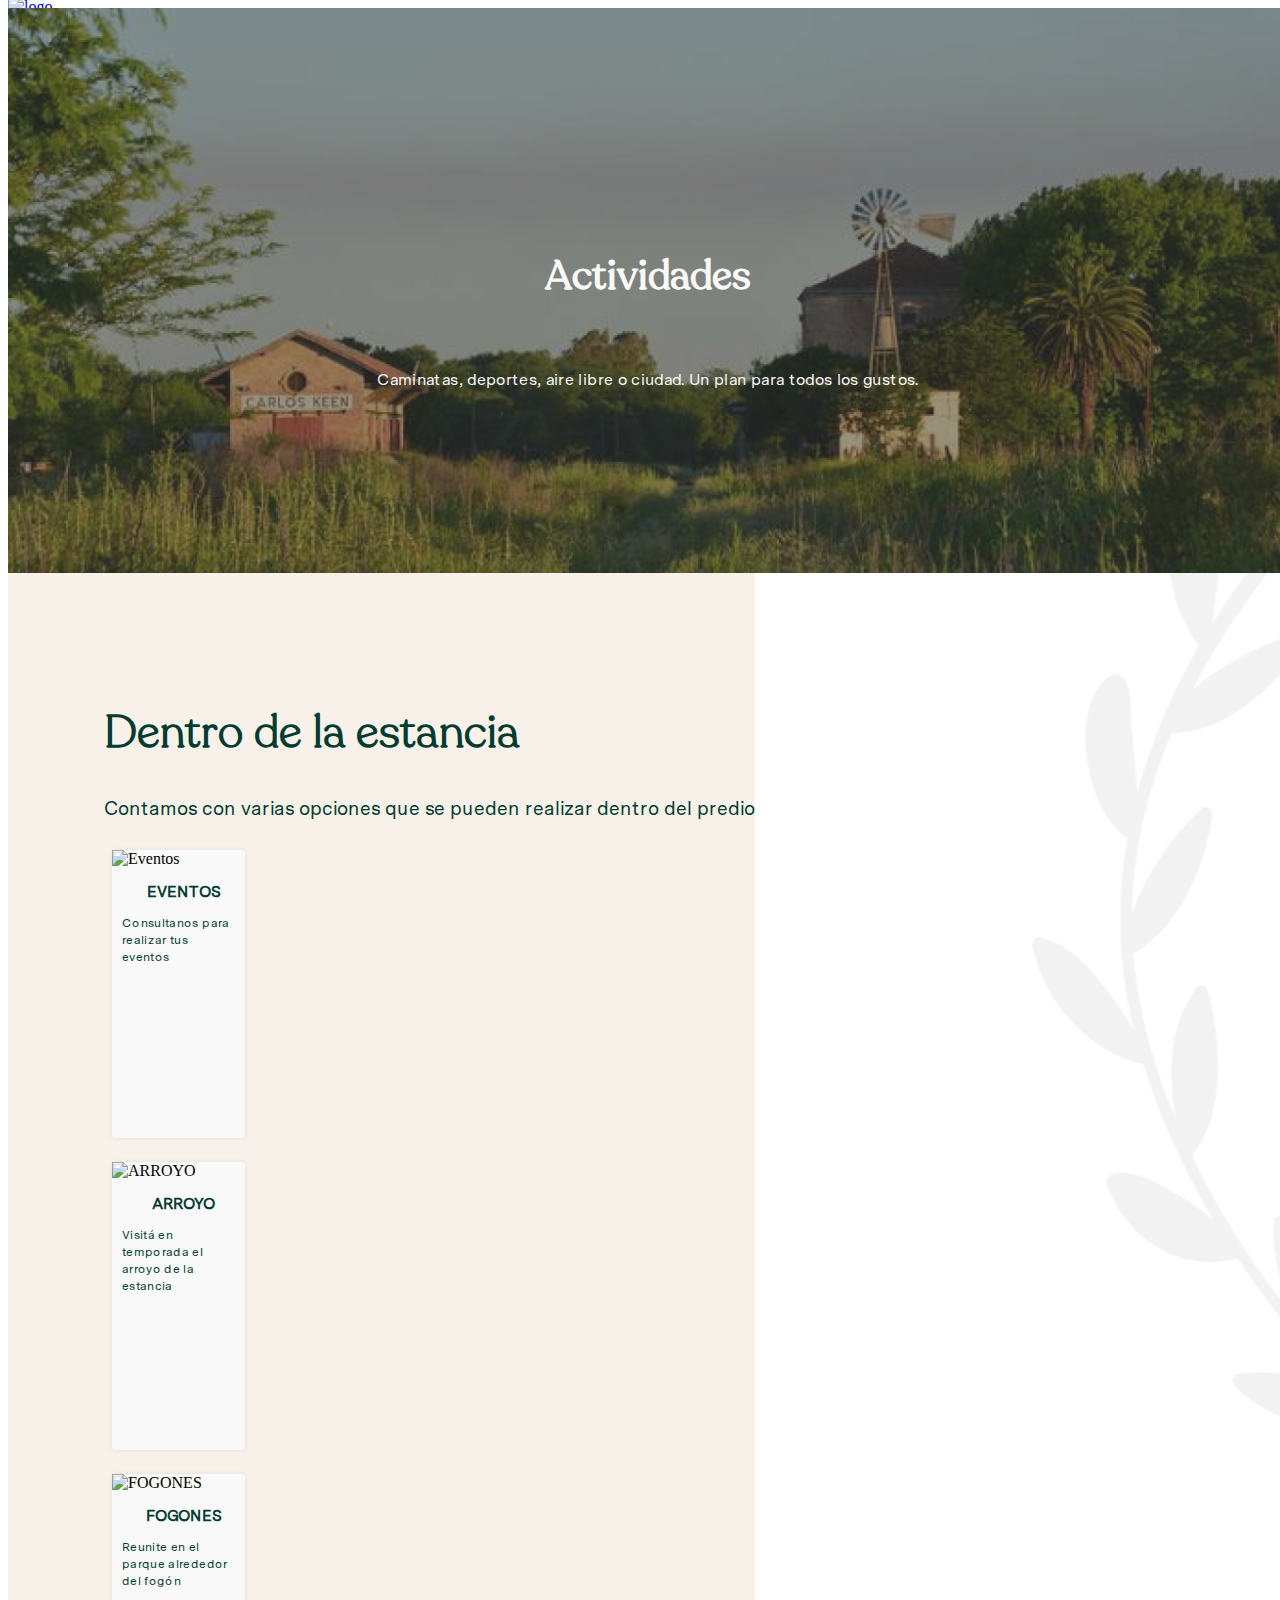
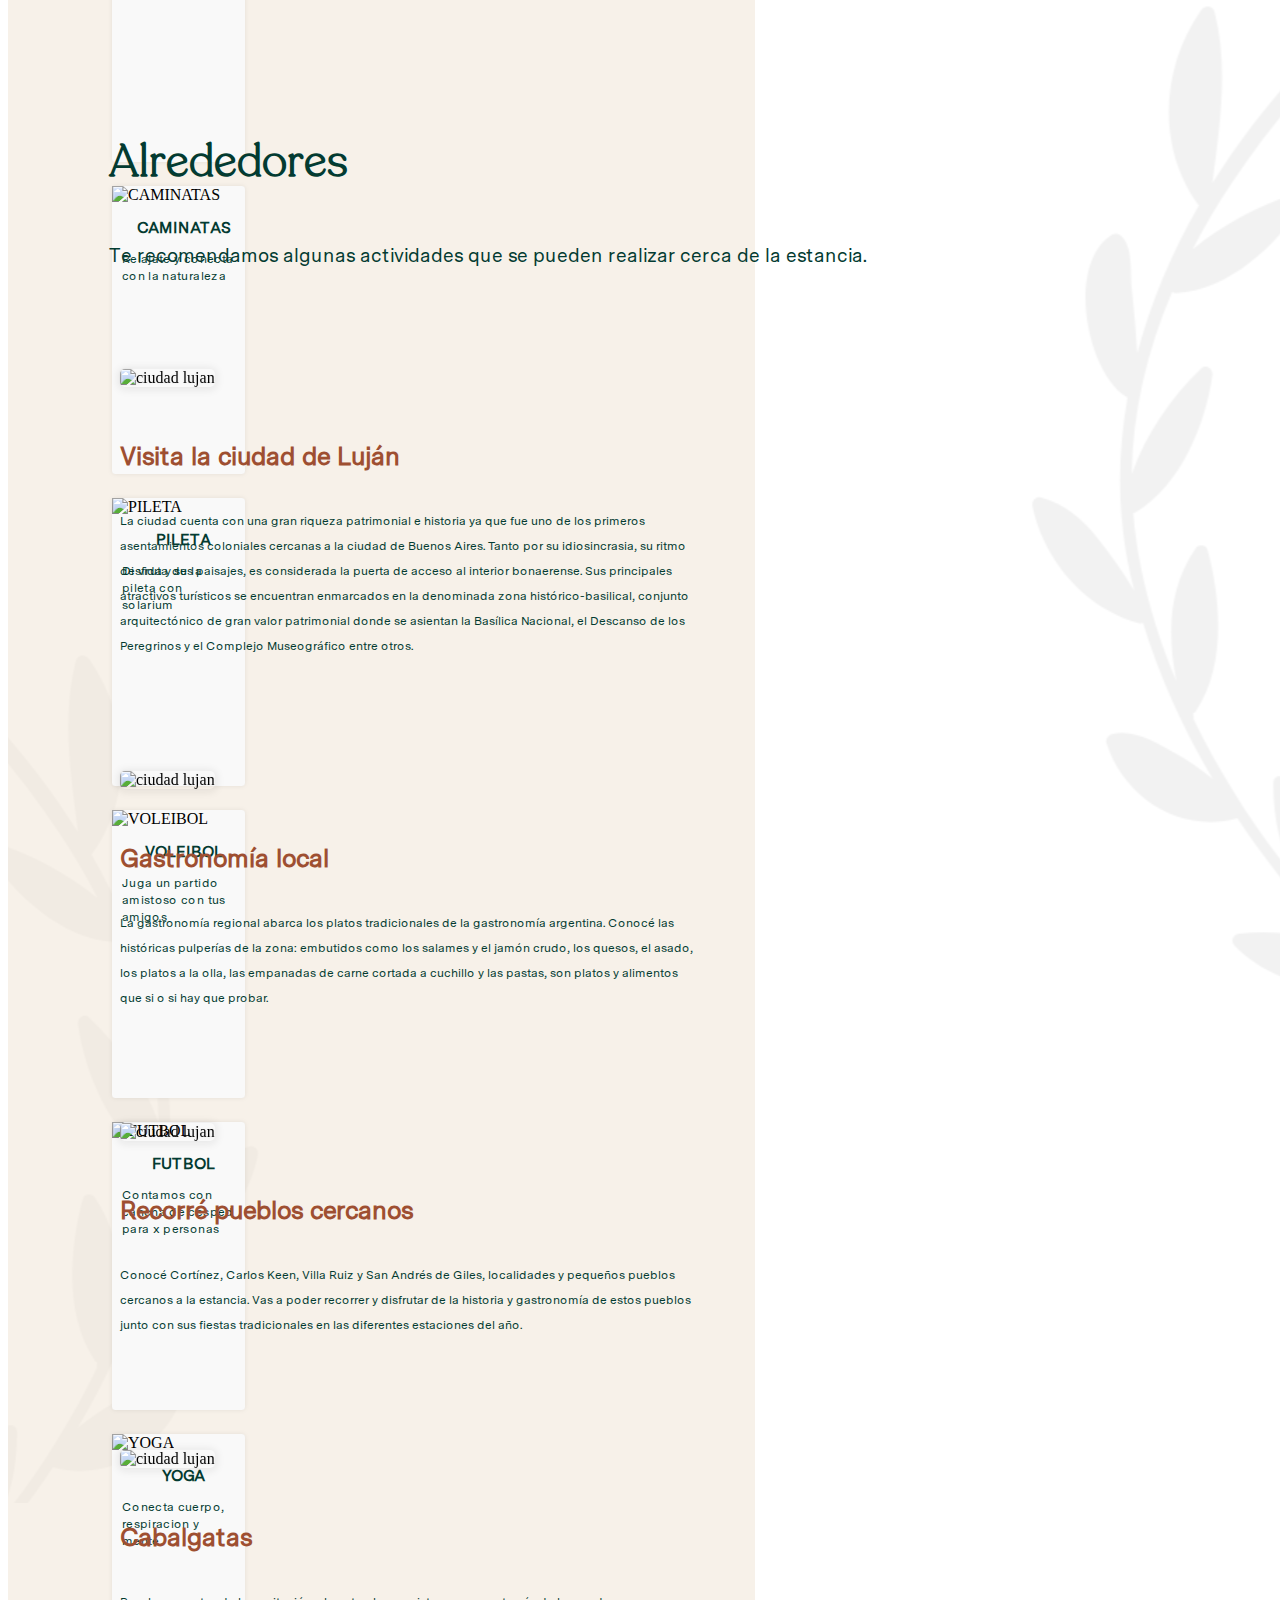
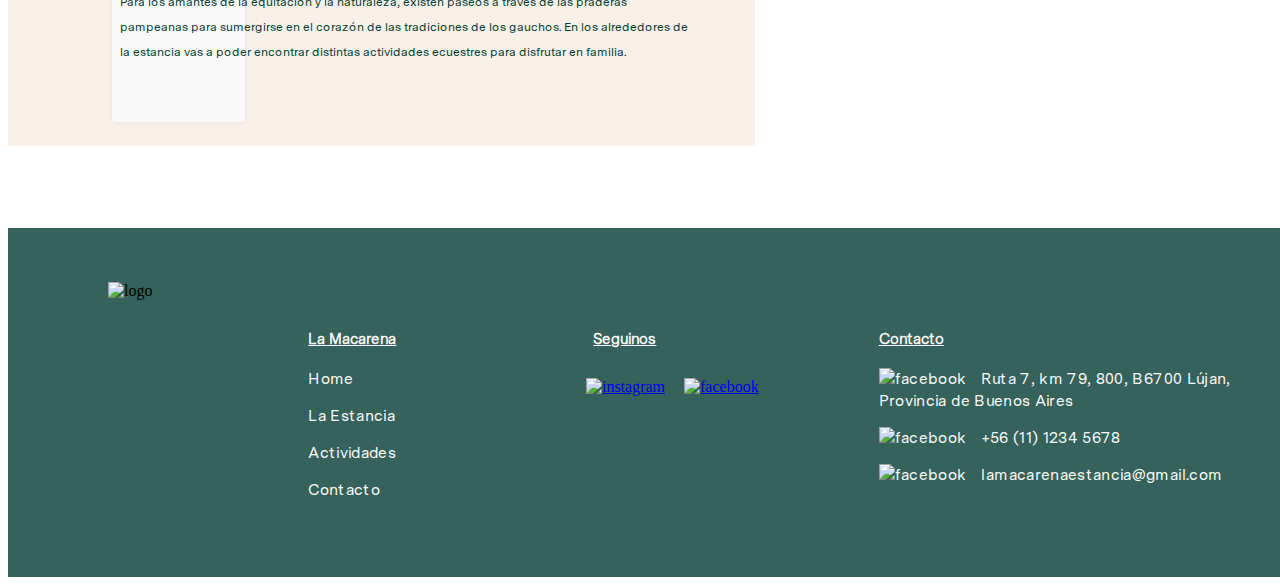
==== Actividades.html @ 77293432 "up7" ====
<!DOCTYPE html>
<html lang="en">

<head>
    <meta charset="UTF-8">
    <meta http-equiv="X-UA-Compatible" content="IE=edge">
    <meta name="viewport" content="width=device-width, initial-scale=1.0">
    <link rel="shortcut icon" href="assets/img/img/Logo - Sin fondo blanco.svg"  style="height: 40px; width: 40px;"/>
    <title>Actividades</title>
    <link href="https://cdn.jsdelivr.net/npm/bootstrap@5.0.2/dist/css/bootstrap.min.css" rel="stylesheet"
        integrity="sha384-EVSTQN3/azprG1Anm3QDgpJLIm9Nao0Yz1ztcQTwFspd3yD65VohhpuuCOmLASjC" crossorigin="anonymous">
    <script src="https://cdn.jsdelivr.net/npm/bootstrap@5.0.2/dist/js/bootstrap.bundle.min.js"
        integrity="sha384-MrcW6ZMFYlzcLA8Nl+NtUVF0sA7MsXsP1UyJoMp4YLEuNSfAP+JcXn/tWtIaxVXM" crossorigin="anonymous">
    </script>
    <link rel="stylesheet" href="styles/css/main.css">
    <link rel="stylesheet" href="styles/css/side.css">


</head>

<body class="b-actividades">
    <nav class="navbar navbar-expand-md navbar-light bg-light p-2 p-md-5">
        <div class="container-sm">
            <a class="navbar-brand" href="index.html">
                <img src="../EstanciaLaMacarena/assets/img/img/Logo - Sin fondo.png" alt="logo" width="100" height="100"
                    class="d-inline-block align-text-top mx-auto">
            </a>
            <button class="navbar-toggler" type="button" data-bs-toggle="collapse"
                data-bs-target="#navbarSupportedContent" aria-controls="navbarSupportedContent" aria-expanded="false"
                aria-label="Toggle navigation">
                <span class="navbar-toggler-icon"></span>
            </button>
            <div class="collapse navbar-collapse bg-light" id="navbarSupportedContent">
                <ul class="navbar-nav mx-auto mb-2 mb-lg-0">
                    <li class="nav-item">
                        <a class="nav-link active" aria-current="page" href="Estancia.html">La Estancia</a>
                    </li>
                    <li class="nav-item">
                        <a class="nav-link active" href="Actividades.html">Actividades</a>
                    </li>
                    <li class="nav-item">
                        <a class="nav-link active" href="contacto.html">Contacto</a>
                </ul>

                <div class="d-flex text-center row">
                    <ul class="d-flex navbar-nav me-3 mb-2 mb-lg-0 r-rev" id="social">
                        <li class="me-3"><a href="https://www.instagram.com/lamacarenaestancia/" target="_blank"><img
                                    src="../EstanciaLaMacarena/assets/img/img/Boton Redes IG.svg" alt="insta"></a></li>
                        <li class="me-3"><a href="https://www.facebook.com/lamacarenaestanciaa/" target="_blank"><img
                                    class="ml-2" src="assets/img/img/Boton Redes Facebook.svg" alt="face"></a></li>
                        <li class="me-3"><a href="https://api.whatsapp.com/send?phone=" target="_blank"><img
                                    src="../EstanciaLaMacarena/assets/img/img/Boton Redes IG.svg" alt="wp"></a></li>
                    </ul>
                </div>

            </div>
    </nav>
    <div class="banner estancia">
        <div class="layer"></div>
        <div class="content">
            <h4 class="titulo-1">Actividades</h4>
            <p class=texto-1>Caminatas, deportes, aire libre o ciudad. Un plan para todos los gustos.</p>
        </div>
        <div class="img-estancia" style="background-image: url(./assets/img/Rectangle\ 4\ 1.jpg);"></div>
    </div>
    <div class="white-background">
        <div class="laurel-der1"></div>
        <div class="laurel-der2"></div>
        <div class="laurel-izq"></div>

    </div>
    <div class="en-estancia container">
        <h1 class="titulo-2"> <strong>Dentro de la estancia</strong></h1>
        <p class="texto-1">Contamos con varias opciones que se pueden realizar dentro del predio</p>
        <div class="row card-act">
            <div class="card tarj col-sm-6 col-md-3 col-lg-4">
                <img src="../EstanciaLaMacarena/assets/img/Card Actividades Web.jpg" alt="Eventos">
                <div class="card-txt">
                    <h1 class="tarj-title texto-1">EVENTOS</h1>
                    <P class="texto-2 card-text">Consultanos para realizar tus eventos</P>
                </div>
            </div>
            <div class="card tarj col-sm-6 col-md-3 col-lg-4">
                <img src="../EstanciaLaMacarena/assets/img/Card Actividades Web1.jpg" alt="ARROYO">
                <div class="card-txt">
                    <h1 class="tarj-title texto-1">ARROYO</h1>
                    <P class="texto-2 card-text">Visitá en temporada el arroyo de la estancia</P>
                </div>
            </div>
            <div class="card tarj col-sm-6 col-md-3 col-lg-4">
                <img src="../EstanciaLaMacarena/assets/img/Card Actividades Web2.jpg" alt="FOGONES">
                <div class="card-txt">
                    <h1 class="tarj-title texto-1">FOGONES</h1>
                    <P class="texto-2 card-text">Reunite en el parque alrededor del fogón</P>
                </div>
            </div>
            <div class="card tarj col-sm-6 col-md-3 col-lg-4">
                <img src="../EstanciaLaMacarena/assets/img/Card Actividades Web3.jpg" alt="CAMINATAS">
                <div class="card-txt">
                    <h1 class="tarj-title texto-1">CAMINATAS</h1>
                    <P class="texto-2 card-text">Relajate y conecta con la naturaleza</P>
                </div>
            </div>
            <div class="card tarj col-sm-6 col-md-3 col-lg-4">
                <img src="../EstanciaLaMacarena/assets/img/Card Actividades Web.jpg" alt="PILETA">
                <div class="card-txt">
                    <h1 class="tarj-title texto-1">PILETA</h1>
                    <P class="texto-2 card-text">Disfruta de la pileta con solarium</P>
                </div>
            </div>
            <div class="card tarj col-sm-6 col-md-3 col-lg-4">
                <img src="../EstanciaLaMacarena/assets/img/Card Actividades Web5.jpg" alt="VOLEIBOL">
                <div class="card-txt">
                    <h1 class="tarj-title texto-1">VOLEIBOL</h1>
                    <P class="texto-2 card-text">Juga un partido amistoso con tus amigos</P>
                </div>
            </div>
            <div class="card tarj col-sm-6 col-md-3 col-lg-4">
                <img src="../EstanciaLaMacarena/assets/img/Card Actividades Web6.jpg" alt="FUTBOL">
                <div class="card-txt">
                    <h1 class="tarj-title texto-1">FUTBOL</h1>
                    <P class="texto-2 card-text">Contamos con cancha de cesped para x personas</P>
                </div>
            </div>
            <div class="card tarj col-sm-6 col-md-4 col-lg-3">
                <img src="../EstanciaLaMacarena/assets/img/Card Actividades Web7.jpg" alt="YOGA">
                <div class="card-txt">
                    <h1 class="tarj-title texto-1">YOGA</h1>
                    <P class="texto-2 card-text">Conecta cuerpo, respiracion y mente.</P>
                </div>
            </div>

        </div>
    </div>
    <div class="alrededores container">
        <h1 class="titulo-2"><strong>Alrededores</strong></h1>
        <p class="texto-1"> Te recomendamos algunas actividades que se pueden realizar cerca de la estancia.</p>
        <div class="row">
            <div class="actividad par row">
                <div class="col-sm-1 col-md-2">
                    <img src="../EstanciaLaMacarena/assets/img/Card Actividades Webl.jpg" alt="ciudad lujan">
                </div>
                <div class="col-sm-1 col-md-2">
                    <h3 class="titulo-rojo"><strong>Visita la ciudad de Luján</strong></h3>
                    <p class="text-act mob"> La ciudad cuenta con una gran riqueza patrimonial e historia ya que fue uno
                        de los primeros asentamientos coloniales cercanas a la ciudad de Buenos Aires. La Basilica de
                        Nuestra Señora de Luján es uno de los íconos de Luján.
                    </p>
                    <p class="text-act web">
                        La ciudad cuenta con una gran riqueza patrimonial e historia ya que fue uno de los primeros
                        asentamientos coloniales cercanas a la ciudad de Buenos Aires. Tanto por su idiosincrasia, su
                        ritmo de vida y sus paisajes, es considerada la puerta de acceso al interior bonaerense.
                        Sus principales atractivos turísticos se encuentran enmarcados en la denominada zona
                        histórico-basilical, conjunto arquitectónico de gran valor patrimonial donde se asientan la
                        Basílica Nacional, el Descanso de los Peregrinos y el Complejo Museográfico entre otros.
                    </p>
                </div>
            </div>

            <div class="actividad impar row">
                <div class="col-sm-1 col-md-2">
                    <img src="../EstanciaLaMacarena/assets/img/gastronomia.jpg" alt="ciudad lujan">
                </div>
                <div class="col-sm-1 col-md-2">
                    <h3 class="titulo-rojo"><strong>Gastronomía local</strong></h3>
                    <p class="text-act mob"> La gastronomía regional abarca los platos tradicionales de la gastronomía
                        argentina.
                        Conocé las históricas pulperías de la zona: embutidos, los quesos, el asado, las empanadas de
                        carne y las pastas, son platos y alimentos que si o si hay que probar.
                    </p>
                    <p class="text-act web">
                        La gastronomía regional abarca los platos tradicionales de la gastronomía argentina.
                        Conocé las históricas pulperías de la zona: embutidos como los salames y el jamón crudo, los
                        quesos, el asado, los platos a la olla, las empanadas de carne cortada a cuchillo y las pastas,
                        son platos y alimentos que si o si hay que probar.
                    </p>
                </div>
            </div>
            <div class="actividad par row">
                <div class="col-sm-1 col-md-2">
                    <img src="../EstanciaLaMacarena/assets/img/Rectangle 27.jpg" alt="ciudad lujan">
                </div>
                <div class="col-sm-1 col-md-2">
                    <h3 class="titulo-rojo"><strong>Recorré pueblos cercanos</strong></h3>
                    <p class="text-act mob"> Conocé Cortínez, Carlos Keen, Villa Ruiz y San Andrés de Giles, localidades
                        y pequeños pueblos cercanos a la estancia. Vas a poder recorrer y disfrutar de la historia y
                        gastronomía de estos pueblos junto con sus fiestas tradicionales en las diferentes estaciones
                        del año.

                    </p>
                    <p class="text-act web">
                        Conocé Cortínez, Carlos Keen, Villa Ruiz y San Andrés de Giles, localidades y pequeños pueblos
                        cercanos a la estancia.
                        Vas a poder recorrer y disfrutar de la historia y gastronomía de estos pueblos junto con sus
                        fiestas tradicionales en las diferentes estaciones del año.

                    </p>
                </div>
            </div>
        </div>
        <div class="actividad impar row">
            <div class="col-sm-1 col-md-2">
                <img src="../EstanciaLaMacarena/assets/img/cabalg.jpg" alt="ciudad lujan">
            </div>
            <div class="col-sm-1 col-md-2">
                <h3 class="titulo-rojo"><strong>Cabalgatas</strong></h3>
                <p class="text-act mob"> Para los amantes de la equitación y la naturaleza, existen paseos a través de
                    las praderas pampeanas para sumergirse en el corazón de las tradiciones de los gauchos.
                    En los alrededores de la estancia vas a poder encontrar distintas actividades ecuestres para
                    disfrutar en familia.
                </p>
                <p class="text-act web">
                    Para los amantes de la equitación y la naturaleza, existen paseos a través de las praderas pampeanas
                    para sumergirse en el corazón de las tradiciones de los gauchos.
                    En los alrededores de la estancia vas a poder encontrar distintas actividades ecuestres para
                    disfrutar en familia.
                </p>
            </div>
        </div>
    </div>
    <footer class="footer">
        <div class="logo">
            <img src="../EstanciaLaMacarena/assets/img/img/Logo - Sin fondo blanco.svg" alt="logo">
        </div>
        <div class="links-rrss">
            <div class="links-rrss--link macarena">
                <h4 class="texto-3 links-rrss--link__title">La Macarena</h4>
                <ul>
                    <li><a class="texto-2" href="index.html">Home</a></li>
                    <li><a class="texto-2" href="Estancia.html">La Estancia</a></li>
                    <li><a class="texto-2" href="Actividades.html">Actividades</a></li>
                    <li><a class="texto-2" href="contacto.html">Contacto</a></li>
                </ul>
            </div>
            <div class="links-rrss--link seguinos">
                <h4 class="texto-3 links-rrss--link__title ">Seguinos</h4>
                <a href="https://www.instagram.com/lamacarenaestancia/?hl=es" target="_blank"><img class="rrss-icon" src="../EstanciaLaMacarena/assets/img/img/Boton Redes IG.svg" alt="instagram"></a>
                <a href="https://www.facebook.com/lamacarenaestanciaa/" target="_blank"><img class="rrss-icon" src="../EstanciaLaMacarena/assets/img/img/Boton Redes Facebook.svg" alt="facebook"></a>
            </div>
        </div>
        <div class=" datos-contacto">
            <h4 class="texto-3">Contacto</h4>
            <p class="texto-2"><img class="rrss-icon icon-blanco" src="../EstanciaLaMacarena/assets/img/img/ubicacion-blanco.svg"
                    alt="facebook">Ruta 7, km 79, 800, B6700 Lújan, Provincia de Buenos Aires</p>
            <p class="texto-2"><img class="rrss-icon icon-blanco" src="../EstanciaLaMacarena/assets/img/img/phone-blanco.svg"
                    alt="facebook">+56
                (11) 1234 5678</p>
            <p class="texto-2"><img class="rrss-icon icon-blanco" src="../EstanciaLaMacarena/assets/img/img/envelope-blanco.svg"
                    alt="facebook">lamacarenaestancia@gmail.com</p>

        </div>
    </footer>

</body>

</html>
---- styles/css/main.css ----
/*tipografias*/
/*media queries*/
/* COMO USAR LOS MEDIA QUERIES..

.header-title{
    font-size: 2rem;

    @include telefono{
        font size: 1 rem;
    }
}
*/
/*paleta cromatica*/
/*tipografia*/
/*messina*/
@font-face {
  font-family: "messina-book";
  src: url("/assets/Tipografias/Messina/MessinaSans-Book.eot");
  src: url("/assets/Tipografias/Messina/MessinaSans-Book.eot?#iefix") format("embedded-opentype"), url("/assets/Tipografias/Messina/MessinaSans-Book.woff") format("woff"), url("/assets/Tipografias/Messina/MessinaSans-Book.ttf") format("truetype"), url("/assets/Tipografias/Messina/MessinaSans-Book.svg#messina-book") format("svg");
  font-weight: normal;
  font-style: normal;
}
@font-face {
  font-family: "messina-Regular";
  src: url("/assets/Tipografias/Messina/MessinaSans-Regular.eot");
  src: url("/assets/Tipografias/Messina/MessinaSans-Regular.eot?#iefix") format("embedded-opentype"), url("/assets/Tipografias/Messina/MessinaSans-Regular.woff") format("woff"), url("/assets/Tipografias/Messina/MessinaSans-Regular.ttf") format("truetype"), url("/assets/Tipografias/Messina/MessinaSans-Regular.svg#messina-Regular") format("svg");
  font-weight: normal;
  font-style: normal;
}
@font-face {
  font-family: "messina-SemiBold";
  src: url("/assets/Tipografias/Messina/MessinaSans-SemiBold.eot");
  src: url("/assets/Tipografias/Messina/MessinaSans-SemiBold.eot?#iefix") format("embedded-opentype"), url("/assets/Tipografias/Messina/MessinaSans-SemiBold.woff") format("woff"), url("/assets/Tipografias/Messina/MessinaSans-SemiBold.ttf") format("truetype"), url("/assets/Tipografias/Messina/MessinaSans-SemiBold.svg#messina-SemiBold") format("svg");
  font-weight: normal;
  font-style: normal;
}
/*recoleta*/
@font-face {
  font-family: "Recoleta-Light";
  src: url("/assets/Tipografias/Recoleta/Recoleta-Light.eot");
  src: url("/assets/Tipografias/Recoleta/Recoleta-Light.eot?#iefix") format("embedded-opentype"), url("/assets/Tipografias/Recoleta/Recoleta-Light.woff") format("woff"), url("/assets/Tipografias/Recoleta/Recoleta-Light.ttf") format("truetype"), url("/assets/Tipografias/Recoleta/Recoleta-Light.svg#Recoleta-Light") format("svg");
  font-weight: normal;
  font-style: normal;
}
@font-face {
  font-family: "Recoleta-Regular";
  src: url("/assets/Tipografias/Recoleta/Recoleta-Regular.eot");
  src: url("/assets/Tipografias/Recoleta/Recoleta-Regular.eot?#iefix") format("embedded-opentype"), url("/assets/Tipografias/Recoleta/Recoleta-Regular.woff") format("woff"), url("/assets/Tipografias/Recoleta/Recoleta-Regular.ttf") format("truetype"), url("/assets/Tipografias/Recoleta/Recoleta-Regular.svg#Recoleta-Regular") format("svg");
  font-weight: normal;
  font-style: normal;
}
/*sombras*/
/*tipografias*/
/*media queries*/
/* COMO USAR LOS MEDIA QUERIES..

.header-title{
    font-size: 2rem;

    @include telefono{
        font size: 1 rem;
    }
}
*/
/*ESTILOS LIBRES*/
.icon-blanco {
  fill: #F9F9F9;
}

.navbar {
  height: 80px !important;
  padding: 0px !important;
  border: 0px !important;
  z-index: 99;
}
.navbar .r-rev {
  display: none !important;
}
@media (min-width: 800px) {
  .navbar .r-rev {
    display: flex !important;
  }
}
@media (min-width: 500px) and (max-width: 799px) {
  .navbar .r-rev {
    display: flex !important;
  }
}
.navbar-toggler {
  margin-left: 12px;
  margin-right: 12px;
}
.navbar .container-sm {
  max-height: 80px;
  padding: 0px;
}
.navbar .container-sm .navbar-brand {
  height: 70px;
  padding: 0px;
}
.navbar .container-sm .navbar-brand img {
  position: absolute;
  top: -10px;
}
@media (min-width: 800px) {
  .navbar .container-sm .navbar-brand img {
    position: absolute;
  }
}
.navbar .container-sm .nav-link {
  padding: 15px;
}

/*@mixin telefono {
    @media (min-width: 599px) {
        .navbar{
            height: auto;
            & #social{
                height: 100%;
                background-color: #FFFFFF;
            }
        }
    }
}*/
/*INDEX STYLE*/
.index {
  position: relative;
  height: 100%;
}
.index .ofrecemos .red-line {
  display: none;
}
.index .footer {
  position: relative;
}
.index .index-act {
  margin-bottom: 2rem !important;
}
.index .index-act .btnHero {
  width: 250px !important;
}
@media (max-width: 499px) {
  .index {
    height: 100%;
  }
  .index header {
    max-height: 70vh !important;
    min-height: 70vh !important;
  }
  .index header .jumbotron {
    max-height: 70vh !important;
    min-height: 70vh !important;
  }
  .index header .color-overlay {
    min-height: 10vh;
    max-height: 70vh;
  }
  .index .laurel-der2 {
    background-image: url("/assets/img/img/laurel derecha.svg");
    background-repeat: no-repeat;
    position: absolute;
    background-blend-mode: multiply;
    width: 15.4166666667vw;
    height: 40%;
    right: 0vw;
    top: 30.5%;
    z-index: 1;
  }
  .index .laurel-izq {
    background-image: url("/assets/img/img/laurel izquierda.svg");
    background-repeat: no-repeat;
    position: absolute;
    background-blend-mode: multiply;
    width: 15.4166666667vw;
    height: 40%;
    left: 0px;
    top: 55%;
    z-index: 2;
  }
  .index .t-banner {
    padding: 0rem 2.5rem 0rem;
    text-align: center;
  }
  .index .titulo-3 {
    padding: 0rem 2.5rem 0rem;
    text-align: center;
  }
  .index .btnHero {
    padding: 0.1rem 0.2rem;
    width: 11rem !important;
    height: 3rem !important;
  }
  .index .btnHero .fa-arrow-right {
    margin-left: 1rem !important;
  }
  .index .encontDiv .bannner-map {
    flex-direction: column-reverse;
  }
  .index .encontDiv .bannner-map .maps {
    background-color: transparent;
    box-shadow: 5px 6px 4px 3px #033B31;
    padding: 0px !important;
  }
  .index .encontDiv .bannner-map .maps iframe {
    height: 16.875rem;
  }
  .index .encontDiv .bannner-map .btnHero {
    width: 15.625rem !important;
    margin-bottom: 1rem;
    margin-left: 0.938rem;
    z-index: 3;
  }
  .index .encontDiv .titulo-1 {
    font-size: 32px;
    line-height: 45px;
    width: 100%;
  }
  .index .ofrecemos .titulo-1 {
    font-size: 32px;
    line-height: 45px;
  }
  .index .ofrecemos .p-desc {
    font-size: 12px;
    line-height: 18px;
    font-family: messina-regular;
    color: #033B31;
    margin-top: 1.5rem;
  }
  .index .ofrecemos .mb-5 {
    margin-bottom: 1rem !important;
  }
  .index .ofrecemos .mt-5 {
    margin-top: 1rem !important;
  }
  .index .ofrecemos .red-line {
    display: block;
    border-top: #9E4F31 solid 1px;
    margin-bottom: 1rem;
    margin-top: 1rem !important;
  }
  .index .ofrecemos .btnHero {
    width: 15.625rem !important;
    margin-left: 2.2rem !important;
  }
  .index .index-act {
    margin-bottom: 2rem !important;
  }
  .index .index-act .titulo-1 {
    color: #033B31;
    font-size: 32px;
    line-height: 45px;
  }
  .index .index-act .titulo-2 {
    color: #033B31;
    font-size: 18px;
    line-height: 30px;
  }
  .index .index-act .col {
    padding: 0.3rem;
  }
  .index .index-act .card {
    position: relative;
    height: 100%;
    width: 45.75vw;
    box-shadow: 0px 0px 0.65625px rgba(20, 20, 20, 0.04), 0px 0px 5.25px rgba(20, 20, 20, 0.08);
    border-radius: 3.28125px;
    border: none;
  }
  .index .index-act .card img {
    height: 8.25rem;
  }
  .index .index-act .card .card-title {
    color: #033B31;
    font-size: 16px;
    line-height: 25px;
    font-family: messina-regular;
  }
  .index .index-act .card .card-text {
    font-family: messina-regular;
    color: #033B31;
    font-size: 12px;
    line-height: 17px;
  }
  .index .index-act .btnHero {
    width: 15.625rem !important;
    margin-left: 2.5rem !important;
  }
}

.contact-banner {
  max-height: 70vh !important;
  min-height: 70vh !important;
}
.contact-banner .jumbotron {
  min-height: 60vh !important;
}
.contact-banner .color-overlay {
  max-height: 60vh;
  min-height: 59vh !important;
}

.footer-contacto {
  position: relative !important;
}

.Contacto {
  background-color: rgba(239, 228, 212, 0.5);
}
@media (max-width: 499px) {
  .Contacto .titulo-1 {
    font-family: Recoleta-Regular;
    color: #033B31;
    font-size: 32px;
    line-height: 45px;
    text-align: left !important;
    padding: 3rem 0.3rem 1.3rem 1.8rem !important;
  }
  .Contacto .row {
    flex-direction: column;
    margin-left: 1rem !important;
  }
  .Contacto .row .r-mobile {
    margin-left: 0px !important;
    padding-left: 0px;
    width: 100%;
  }
  .Contacto .row .r-mobile .titulo-2 {
    color: #033B31;
    font-family: messina-regular;
    font-size: 16px;
    line-height: 30px;
  }
  .Contacto .row .r-mobile .texto-2 {
    font-size: 12px;
    line-height: 17px;
    font-family: messina-regular;
    color: #033B31;
  }
  .Contacto .row .r-mobile .texto-3 {
    font-size: 12px;
    line-height: 17px;
    font-family: messina-regular;
    color: #033B31;
  }
  .Contacto .row .col-mob {
    width: 100%;
  }
  .Contacto .row .col-mob .titulo-2 {
    color: #033B31;
    font-family: messina-regular;
    font-size: 16px;
    line-height: 30px;
  }
  .Contacto .row .col-mob input,
.Contacto .row .col-mob textarea {
    font-size: 12px;
    line-height: 17.8px;
    font-family: messina-regular;
    color: #033B31;
    width: 17rem;
  }
  .Contacto .row .col-mob textarea {
    height: 8rem;
  }
  .Contacto .row .col-mob label {
    font-size: 12px;
    line-height: 17px;
    font-family: messina-regular;
    color: #033B31;
  }
  .Contacto .row .col-mob .btnHero {
    width: 15.625rem !important;
    height: 3.5rem;
  }
  .Contacto .row .col-mob .btnHero #text {
    margin-top: -1rem;
  }
  .Contacto .row .rrss-banner {
    width: 100%;
  }
  .Contacto .row .rrss-banner .links-rrss--link {
    display: inline-flex;
  }
  .Contacto .row .rrss-banner .links-rrss--link h4 {
    margin-right: 8rem;
    font-size: 12px;
    line-height: 17px;
  }
}

@media (max-width: 499px) {
  .text-left {
    margin-bottom: 4rem;
  }
  .text-left iframe {
    max-height: 250px;
  }
}
@media (max-width: 499px) {
  .text-left .titulo-1 {
    color: #033B31;
    font-size: 32px;
    line-height: 45px;
    font-family: Recoleta-Regular;
  }
}

.laurel-der2-contacto {
  background-image: url("/assets/img/img/laurel derecha.svg");
  background-repeat: no-repeat;
  position: absolute;
  background-blend-mode: multiply;
  width: 15.4166666667vw;
  height: 40%;
  right: 0vw;
  z-index: 1;
}

header {
  background: no-repeat center center;
  background-size: cover;
  color: white;
  min-height: 100vh;
}

.navbar {
  background: #F9F9F9 !important;
  /*     opacity: 0.8 !important; */
  color: #033B31 !important;
}

hr {
  color: #9E4F31;
  size: 50%;
}

.btnHero {
  display: block;
  width: 100% !important;
  border: none;
  padding: 14px 28px;
  font-size: 16px;
  cursor: pointer;
  text-align: center;
  background: #9F5030;
  border-radius: 2px;
  color: #F9F9F9;
  font-family: messina-regular;
  font-style: normal;
  font-weight: 600;
  font-size: 15px;
  line-height: 56px;
}
.btnHero .btnHero:hover {
  background-color: #ddd;
  color: black;
}

.color-overlay {
  min-height: 100vh;
  background-color: rgba(24, 24, 24, 0.3);
}

@media (max-width: 767.98px) {
  .color-overlay {
    min-height: 100vh;
  }
}
.maps {
  background-color: #033B31;
}

.encontDiv {
  background-color: rgba(239, 228, 212, 0.5);
}

.border_input {
  border-color: #D28E4D !important;
}

.laurel {
  /* 1 1 */
  position: absolute;
  left: 0%;
  right: 0%;
  top: 0%;
  bottom: 0%;
  background-blend-mode: multiply;
}/*# sourceMappingURL=main.css.map */
---- styles/css/side.css ----
/*tipografias*/
/*media queries*/
/* COMO USAR LOS MEDIA QUERIES..

.header-title{
    font-size: 2rem;

    @include telefono{
        font size: 1 rem;
    }
}
*/
/*paleta cromatica*/
/*tipografia*/
/*messina*/
@font-face {
  font-family: "messina-book";
  src: url("/assets/Tipografias/Messina/MessinaSans-Book.eot");
  src: url("/assets/Tipografias/Messina/MessinaSans-Book.eot?#iefix") format("embedded-opentype"), url("/assets/Tipografias/Messina/MessinaSans-Book.woff") format("woff"), url("/assets/Tipografias/Messina/MessinaSans-Book.ttf") format("truetype"), url("/assets/Tipografias/Messina/MessinaSans-Book.svg#messina-book") format("svg");
  font-weight: normal;
  font-style: normal;
}
@font-face {
  font-family: "messina-Regular";
  src: url("/assets/Tipografias/Messina/MessinaSans-Regular.eot");
  src: url("/assets/Tipografias/Messina/MessinaSans-Regular.eot?#iefix") format("embedded-opentype"), url("/assets/Tipografias/Messina/MessinaSans-Regular.woff") format("woff"), url("/assets/Tipografias/Messina/MessinaSans-Regular.ttf") format("truetype"), url("/assets/Tipografias/Messina/MessinaSans-Regular.svg#messina-Regular") format("svg");
  font-weight: normal;
  font-style: normal;
}
@font-face {
  font-family: "messina-SemiBold";
  src: url("/assets/Tipografias/Messina/MessinaSans-SemiBold.eot");
  src: url("/assets/Tipografias/Messina/MessinaSans-SemiBold.eot?#iefix") format("embedded-opentype"), url("/assets/Tipografias/Messina/MessinaSans-SemiBold.woff") format("woff"), url("/assets/Tipografias/Messina/MessinaSans-SemiBold.ttf") format("truetype"), url("/assets/Tipografias/Messina/MessinaSans-SemiBold.svg#messina-SemiBold") format("svg");
  font-weight: normal;
  font-style: normal;
}
/*recoleta*/
@font-face {
  font-family: "Recoleta-Light";
  src: url("/assets/Tipografias/Recoleta/Recoleta-Light.eot");
  src: url("/assets/Tipografias/Recoleta/Recoleta-Light.eot?#iefix") format("embedded-opentype"), url("/assets/Tipografias/Recoleta/Recoleta-Light.woff") format("woff"), url("/assets/Tipografias/Recoleta/Recoleta-Light.ttf") format("truetype"), url("/assets/Tipografias/Recoleta/Recoleta-Light.svg#Recoleta-Light") format("svg");
  font-weight: normal;
  font-style: normal;
}
@font-face {
  font-family: "Recoleta-Regular";
  src: url("/assets/Tipografias/Recoleta/Recoleta-Regular.eot");
  src: url("/assets/Tipografias/Recoleta/Recoleta-Regular.eot?#iefix") format("embedded-opentype"), url("/assets/Tipografias/Recoleta/Recoleta-Regular.woff") format("woff"), url("/assets/Tipografias/Recoleta/Recoleta-Regular.ttf") format("truetype"), url("/assets/Tipografias/Recoleta/Recoleta-Regular.svg#Recoleta-Regular") format("svg");
  font-weight: normal;
  font-style: normal;
}
/*sombras*/
/*tipografias*/
/*media queries*/
/* COMO USAR LOS MEDIA QUERIES..

.header-title{
    font-size: 2rem;

    @include telefono{
        font size: 1 rem;
    }
}
*/
/*estilos UI KIT */
html {
  width: 100%;
}

.titulo-1 {
  font-family: Recoleta-Regular;
  font-size: 45px;
  line-height: 56px;
}

.titulo-2 {
  font-family: Recoleta-Light;
  font-size: 25px;
  line-height: 56px;
}

.btn-texto {
  font-family: messina-SemiBold;
  font-size: 15px;
  line-height: 56px;
}

.titulo-web {
  font-family: Recoleta-Regular;
  font-size: 60px;
  line-height: 56px;
}

.texto-1 {
  font-family: messina-regular;
  font-size: 19px;
  line-height: 35px;
}

.texto-2 {
  font-family: messina-regular;
  font-size: 15.5px;
  line-height: 22px;
  letter-spacing: 0.35px;
}

.texto-3 {
  font-family: messina-book;
  font-size: 15px;
  line-height: 18px;
  -webkit-text-decoration-line: underline;
          text-decoration-line: underline;
}

.texto-4 {
  font-family: messina-book;
  font-size: 12px;
  line-height: 18px;
}

/*ESTILOS PAGINA*/
body {
  position: relative;
  width: 100%;
}

.b-estancia {
  position: relative;
  height: 3700px;
  background: #FFFFFF;
}
@media (min-width: 800px) {
  .b-estancia {
    position: relative;
    height: 4439px;
    background: #FFFFFF;
  }
}
@media (min-width: 500px) and (max-width: 799px) {
  .b-estancia {
    position: relative;
    height: 4439px;
    background: #FFFFFF;
  }
}

.b-actividades {
  position: relative;
  height: 275.625rem;
  width: 100%;
  background: #FFFFFF;
}
@media (min-width: 800px) {
  .b-actividades {
    height: 235.563rem;
  }
}

.white-background {
  height: 80%;
  position: absolute;
  width: 100%;
  overflow: hidden;
}
.white-background .laurel-der1 {
  background-image: url("/assets/img/img/laurel derecha.svg");
  background-repeat: no-repeat;
  position: absolute;
  background-blend-mode: multiply;
  z-index: 2;
  width: 15.4166666667vw;
  height: 100%;
  right: 0vw;
  top: 10%;
}
@media (min-width: 800px) {
  .white-background .laurel-der1 {
    right: -12vw;
    width: 42.18rem;
    height: 70rem;
    background-size: 42.18rem 70rem;
    z-index: 1;
  }
}
@media (min-width: 500px) and (max-width: 799px) {
  .white-background .laurel-der1 {
    right: -6.5vw;
    width: 42.18rem;
    height: 70rem;
    background-size: 42.18rem 70rem;
    z-index: 1;
  }
}
.white-background .laurel-der2 {
  background-image: url("/assets/img/img/laurel derecha.svg");
  background-repeat: no-repeat;
  position: absolute;
  background-blend-mode: multiply;
  width: 15.4166666667vw;
  height: 100%;
  right: 0vw;
  top: 48.5%;
  z-index: 3;
}
@media (min-width: 800px) {
  .white-background .laurel-der2 {
    right: -12vw;
    width: 42.18rem;
    height: 70rem;
    background-size: 42.18rem 70rem;
    z-index: 1;
  }
}
@media (min-width: 500px) and (max-width: 799px) {
  .white-background .laurel-der2 {
    right: -6.5vw;
    width: 42.18rem;
    height: 70rem;
    background-size: 42.18rem 70rem;
    z-index: 1;
  }
}
.white-background .laurel-izq {
  background-image: url("/assets/img/img/laurel izquierda.svg");
  background-repeat: no-repeat;
  position: absolute;
  background-blend-mode: multiply;
  width: 15.4166666667vw;
  height: 100%;
  left: 0px;
  top: 70%;
  z-index: 2;
}
@media (min-width: 800px) {
  .white-background .laurel-izq {
    left: -12vw;
    width: 42.18rem;
    height: 70rem;
    background-size: 42.18rem 70rem;
    z-index: 1;
  }
}
@media (min-width: 500px) and (max-width: 799px) {
  .white-background .laurel-izq {
    left: -6.5vw;
    width: 42.18rem;
    height: 70rem;
    background-size: 42.18rem 70rem;
    z-index: 1;
  }
}
.white-background .color-block {
  background-color: #EFE4D4;
  opacity: 50%;
  width: 100%;
  z-index: 1;
}

/*imagen abajo header*/
.banner .layer {
  position: absolute;
  width: 100%;
  height: 15%;
  left: 0px;
  top: 0px;
  z-index: 4;
  background-color: #000000;
  opacity: 40%;
}
.banner .content {
  position: absolute;
  width: 100%;
  height: 13rem;
  top: 11.875rem;
  z-index: 4;
}
.banner .content .titulo-1 {
  color: #F9F9F9;
  text-align: center;
  line-height: 50px;
  font-size: 40px;
}
.banner .content .texto-1 {
  color: #F9F9F9;
  text-align: center;
  font-size: 16px;
  line-height: 30px;
  letter-spacing: 0.35px;
  margin-top: 4rem;
  margin-bottom: 0rem;
  padding-left: 10px;
  padding-right: 10px;
}
.banner .img-estancia {
  position: absolute;
  width: 100%;
  height: 15%;
  left: 0px;
  top: 0px;
  z-index: 3;
  background: rgba(0, 0, 0, 0.4);
  /* background-image: url(./assets/img/img/content/21.jpg); */
  background-size: cover;
  background-repeat: no-repeat;
  background-position: 40% bottom;
}
@media (min-width: 800px) {
  .banner .img-estancia {
    position: absolute;
    width: 100%;
  }
}

.laCasa {
  position: absolute;
  width: 100%;
  top: 15%;
  padding: 1rem;
  z-index: 3;
}
@media (min-width: 800px) {
  .laCasa {
    top: 16%;
  }
}
.laCasa h2 {
  color: #033B31;
  font-size: 32px;
  line-height: 45px;
}
@media (min-width: 800px) {
  .laCasa h2 {
    font-size: 45px;
    line-height: 56px;
    padding-left: 3rem;
  }
}
.laCasa p {
  color: #033B31;
  font-size: 16px;
  line-height: 15px;
  letter-spacing: 0.35px;
  margin-bottom: 30px;
}
@media (min-width: 800px) {
  .laCasa p {
    padding-left: 3rem;
    font-size: 19px;
    line-height: 35px;
  }
}
@media (min-width: 800px) {
  .laCasa .carousel {
    padding-left: 3rem;
  }
}
.laCasa .carousel-item {
  min-height: 29.8826040555vh;
}
.laCasa .carousel-item img {
  margin-bottom: 5.3361792956vh;
}
@media (min-width: 800px) {
  .laCasa .carousel-item {
    height: 60%;
    width: 65%;
  }
  .laCasa .carousel-item .w-100 {
    height: 100%;
  }
}
.laCasa .footer-carousel {
  height: 6.3361792956vh;
  bottom: 0px;
  left: 0px;
  right: 0px;
  width: 100%;
  background-color: #EFE4D4;
  padding-bottom: 5.3361792956vh;
}
.laCasa .footer-carousel p {
  color: #033B31;
  font-size: 0.75rem;
}

.Exteriores {
  position: absolute;
  width: 100%;
  max-height: 73.6392742796vh;
  top: 28%;
  padding: 1rem;
  z-index: 2;
}
@media (min-width: 800px) {
  .Exteriores {
    top: 38%;
    padding-left: 3.5rem;
  }
  .Exteriores .carousel {
    width: 90%;
  }
  .Exteriores .w-100 {
    max-height: 600px !important;
    width: 100% !important;
  }
}
@media (min-width: 500px) and (max-width: 799px) {
  .Exteriores {
    top: 33%;
    padding-left: 3rem;
  }
}
.Exteriores h2 {
  margin-top: 1.875rem;
  margin-bottom: 3.125rem;
  color: #033B31;
  font-size: 32px;
  line-height: 45px;
}
@media (min-width: 800px) {
  .Exteriores h2 {
    font-size: 45px;
    line-height: 56px;
  }
}
.Exteriores .img-ext {
  padding-top: 1.5rem;
}
.Exteriores .exterior-img {
  width: 100%;
  max-height: 12.8068303095vh;
}
@media (min-width: 800px) {
  .Exteriores .exterior-img {
    max-height: 50vh;
  }
}
.Exteriores p {
  padding-top: 2.5rem;
  color: #033B31;
  font-size: 15px;
  line-height: 1.25rem;
  letter-spacing: 0.35px;
}
@media (min-width: 800px) {
  .Exteriores p {
    font-size: 19px;
    line-height: 35px;
  }
}

.estancia-cb {
  height: 80.6392742796vh;
  position: absolute;
  top: 48%;
}

.estancia-cb2 {
  top: 0px;
  position: absolute;
  height: 184.6318036286vh;
}

.Instalaciones {
  background-color: rgba(239, 228, 212, 0.5);
  position: absolute;
  top: 48%;
  width: 100%;
  z-index: 3;
  padding-left: 0.225rem;
  padding-right: 0.625rem;
  padding-bottom: 2rem;
}
@media (min-width: 800px) {
  .Instalaciones {
    top: 66%;
    padding-left: 3rem;
  }
}
.Instalaciones .img-web {
  display: none;
}
@media (min-width: 800px) {
  .Instalaciones .img-web {
    display: block;
    width: 20rem;
    height: 24rem;
    box-shadow: 7px 8px 5px #033B31;
  }
}
@media (min-width: 500px) and (max-width: 799px) {
  .Instalaciones .img-web {
    display: block;
    width: 16rem;
    height: 17rem;
    box-shadow: 7px 8px 5px #033B31;
  }
}
.Instalaciones .row {
  margin-left: 0px;
  margin-right: 0px;
}
.Instalaciones h2 {
  padding-left: 1.125rem;
  font-size: 32px;
  line-height: 1.875rem;
  color: #033B31;
  margin-top: 4.375rem;
  margin-bottom: 1.875rem;
}
@media (min-width: 800px) {
  .Instalaciones h2 {
    font-size: 45px;
    line-height: 56px;
  }
}
.Instalaciones .marg-der {
  border-right: 1px solid #D28E4D;
}
.Instalaciones .col {
  padding: 0px 20px 20px 20px;
}
.Instalaciones .areas-inst {
  border-bottom: 1px solid #D28E4D;
  width: 90%;
  margin-left: 0.625rem;
}
.Instalaciones .areas-inst h3 {
  font-size: 16px;
  line-height: 1.25rem;
  color: #033B31;
}
.Instalaciones .areas-inst ul {
  padding: 0px;
}
.Instalaciones .areas-inst li {
  list-style: none;
  font-size: 12px;
  line-height: 17px;
  color: #033B31;
}

.normasCasa {
  position: absolute;
  top: 68%;
  width: 100%;
  height: 52.2945570971vh;
  padding: 1.563rem;
}
@media (min-width: 800px) {
  .normasCasa {
    top: 81%;
    padding-left: 3.5rem;
  }
  .normasCasa h2 {
    font-size: 45px;
    line-height: 56px;
  }
}
.normasCasa .normas {
  border-right: 1px solid #D28E4D;
  margin-top: 0.938rem;
  margin-bottom: 0.938rem;
}
.normasCasa h3 {
  font-size: 16px;
  line-height: 30px;
}
.normasCasa p {
  font-size: 12px;
  line-height: 17px;
}
.normasCasa hr {
  position: static;
  width: 9.375vw;
  height: 0px;
  border-bottom: 1px solid #D28E4D;
  opacity: 100%;
}

@media (min-width: 800px) {
  .container {
    max-width: 100% !important;
  }
}
@media (min-width: 500px) and (max-width: 799px) {
  .container {
    max-width: 100% !important;
  }
}

.en-estancia {
  position: absolute;
  top: 10%;
  z-index: 1;
  background-color: rgba(239, 228, 212, 0.5);
  padding-top: 15rem;
}
.en-estancia .titulo-2 {
  color: #033B31;
  font-size: 32px;
  line-height: 2.813rem;
  margin-top: 5rem;
}
@media (min-width: 800px) {
  .en-estancia .titulo-2 {
    margin-left: 6rem;
    font-size: 45px;
    line-height: 56px;
  }
}
.en-estancia .texto-1 {
  color: #033B31;
  font-size: 16px;
  line-height: 1.875rem;
}
@media (min-width: 800px) {
  .en-estancia .texto-1 {
    margin-left: 6rem;
    font-size: 19px;
    line-height: 35px;
  }
}
.en-estancia .card-act {
  padding: 0.625rem;
  z-index: 4;
}
@media (min-width: 800px) {
  .en-estancia .card-act {
    padding: 0px;
    margin-left: 5rem;
  }
}
.en-estancia .card {
  background-color: #F9F9F9 !important;
  z-index: 5;
  padding: 0px;
  max-width: 45%;
  border-radius: 3.28125px;
  box-shadow: 0px 0px 0.65625px rgba(20, 20, 20, 0.04), 0px 0px 5.25px rgba(20, 20, 20, 0.08);
  border: none;
  margin: 1rem 0.344rem;
  z-index: 3;
}
@media (min-width: 800px) {
  .en-estancia .card {
    width: 20%;
    height: 18rem;
    margin: 1.5rem;
  }
}
@media (min-width: 500px) and (max-width: 799px) {
  .en-estancia .card {
    width: 30%;
  }
}
.en-estancia img {
  width: 100%;
  height: 14.0875133404vh;
  z-index: 3;
}
@media (min-width: 800px) {
  .en-estancia img {
    height: 58%;
  }
}
.en-estancia .tarj-title {
  margin-top: 0.813rem;
  padding-left: 0.625rem;
  color: #033B31;
  font-size: 16px;
  line-height: 1.875rem;
}
@media (min-width: 800px) {
  .en-estancia .tarj-title {
    font-size: 15.5px;
    line-height: 22px;
    text-align: center;
    margin-left: auto;
  }
}
.en-estancia .card-text {
  padding-left: 0.625rem;
  padding-right: 0.625rem;
  margin-bottom: 0.625rem;
  color: #033B31;
  font-size: 12px;
  line-height: 1.063rem;
  text-align: left;
}

.alrededores {
  position: absolute;
  top: 45%;
  z-index: 4;
}
@media (min-width: 800px) {
  .alrededores {
    padding-left: 6rem;
  }
}
.alrededores h1 {
  padding-left: 0.3rem;
  margin-bottom: 3rem;
}
.alrededores p {
  padding-left: 0.3rem;
}
.alrededores .titulo-2 {
  color: #033B31;
  font-size: 32px;
  line-height: 45px;
}
@media (min-width: 800px) {
  .alrededores .titulo-2 {
    font-size: 45px;
    line-height: 56px;
  }
}
.alrededores .texto-1 {
  color: #033B31;
  font-size: 16px;
  line-height: 30px;
}
@media (min-width: 800px) {
  .alrededores .texto-1 {
    font-size: 19px;
    line-height: 35px;
  }
}
.alrededores .actividad {
  padding: 0px 1rem 1rem;
}
.alrededores .actividad .titulo-rojo {
  font-family: messina-regular;
  font-size: 22px;
  line-height: 56px;
  color: #9E4F31;
}
@media (min-width: 800px) {
  .alrededores .actividad .titulo-rojo {
    font-size: 25px;
    line-height: 56px;
  }
}
.alrededores .actividad .text-act {
  color: #033B31;
  font-family: messina-regular;
  font-size: 12px;
  line-height: 20px;
}
@media (min-width: 800px) {
  .alrededores .actividad .text-act {
    font-size: 12px;
    line-height: 25px;
  }
}
.alrededores .actividad img {
  height: 11.813rem;
  width: 100%;
  margin-bottom: 1rem;
  box-shadow: 0px 1px 8px 2px rgba(20, 20, 20, 0.08);
  filter: drop-shadow(0px 0px 1px rgba(20, 20, 20, 0.08));
  border-radius: 5px;
}
@media (min-width: 800px) {
  .alrededores .actividad img {
    height: 15.813rem;
  }
}
.alrededores .mob {
  display: contents;
}
@media (min-width: 800px) {
  .alrededores .mob {
    display: none;
  }
}
.alrededores .web {
  display: none;
}
@media (min-width: 800px) {
  .alrededores .web {
    display: contents;
  }
}
@media (min-width: 800px) {
  .alrededores .col-md-2 {
    width: 50%;
  }
  .alrededores .par {
    flex-direction: row-reverse;
    margin-top: 6rem;
  }
  .alrededores .impar {
    margin-top: 6rem;
  }
}
@media (min-width: 500px) and (max-width: 799px) {
  .alrededores .col-md-2 {
    width: 50%;
  }
  .alrededores .par {
    flex-direction: row-reverse;
    margin-top: 10rem;
  }
  .alrededores .impar {
    margin-top: 10rem;
  }
}

.footer {
  position: absolute;
  width: 100%;
  bottom: 0px;
  background: rgba(2, 59, 49, 0.8);
  display: flex;
  flex-direction: column;
}
@media (min-width: 800px) {
  .footer {
    position: absolute;
    width: 100%;
    left: 0%;
    right: 0%;
    bottom: 0%;
    background: rgba(2, 59, 49, 0.8);
    height: 349px;
    flex-direction: row;
  }
}
@media (min-width: 500px) and (max-width: 799px) {
  .footer {
    position: absolute;
    width: 100%;
    left: 0%;
    right: 0%;
    bottom: 0%;
    background: rgba(2, 59, 49, 0.8);
    height: 349px;
    flex-direction: row;
  }
}
.footer .logo {
  height: 23.4791889007vh;
}
.footer .logo img {
  margin-left: 18px;
  width: 140px;
  height: 140px;
}
@media (min-width: 800px) {
  .footer .logo {
    width: 30%;
    height: 100%;
  }
  .footer .logo img {
    margin-left: 100px;
    margin-top: 54px;
    margin-bottom: 155px;
    width: 145px;
    height: 145px;
  }
}
@media (min-width: 500px) and (max-width: 799px) {
  .footer .logo {
    width: 30%;
    height: 100%;
  }
}
.footer .links-rrss {
  height: 220px;
  display: flex;
  flex-direction: row;
}
@media (min-width: 800px) {
  .footer .links-rrss {
    width: 60%;
    height: 100%;
  }
}
@media (min-width: 500px) and (max-width: 799px) {
  .footer .links-rrss {
    position: relative;
    width: 20%;
    height: 100%;
  }
}
.footer .links-rrss--link {
  height: 220px;
  width: 50%;
}
@media (min-width: 800px) {
  .footer .links-rrss--link.seguinos {
    position: relative;
    width: 200px;
    height: 200px;
    /* right: 208px; */
    top: 82px;
  }
}
@media (min-width: 500px) and (max-width: 799px) {
  .footer .links-rrss--link.seguinos {
    position: relative;
    width: 100%;
    height: 200px;
    right: -45vw;
    top: 82px;
  }
}
@media (min-width: 800px) {
  .footer .links-rrss--link.macarena {
    margin-top: 82px;
  }
}
@media (min-width: 500px) and (max-width: 799px) {
  .footer .links-rrss--link.macarena {
    margin-top: 82px;
  }
}
.footer .links-rrss--link__title {
  margin-left: 15px;
  color: #F9F9F9;
}
.footer .links-rrss--link .rrss-icon {
  height: 30px;
  width: 30px;
  margin-left: 7.5px;
  margin-right: 7.5px;
  margin-top: 10px;
}
.footer .links-rrss--link ul {
  padding-left: 15px;
}
.footer .links-rrss--link ul li {
  list-style-type: none;
  letter-spacing: 0.35px;
  margin: 15px 0px;
}
.footer .links-rrss--link ul li a {
  color: #F9F9F9;
  text-decoration: none;
}
.footer .datos-contacto {
  color: #F9F9F9;
  margin-left: 15px;
}
.footer .datos-contacto p {
  letter-spacing: 0.35px;
  margin: 15px 0px;
}
.footer .datos-contacto .icon-blanco {
  padding-right: 15px;
}
@media (min-width: 800px) {
  .footer .datos-contacto {
    position: relative;
    margin-top: 82px;
  }
}
@media (min-width: 500px) and (max-width: 799px) {
  .footer .datos-contacto {
    position: relative;
    margin-top: 82px;
    width: 30%;
  }
}

/*ESTILOS LIBRES*/
/*relleno para navbar*/
.placeholder {
  background-color: blueviolet;
  height: 70px;
  position: absolute;
  width: 100%;
  height: 70px;
  left: 0px;
  top: 0px;
  opacity: 50%;
  z-index: 99;
}
@media (min-width: 800px) {
  .placeholder {
    position: absolute;
    width: 100%;
    left: 0px;
    top: 0px;
    opacity: 50%;
  }
}
@media (min-width: 500px) and (max-width: 799px) {
  .placeholder {
    position: absolute;
    width: 100%;
    left: 0px;
    top: 0px;
    opacity: 50%;
  }
}/*# sourceMappingURL=side.css.map */
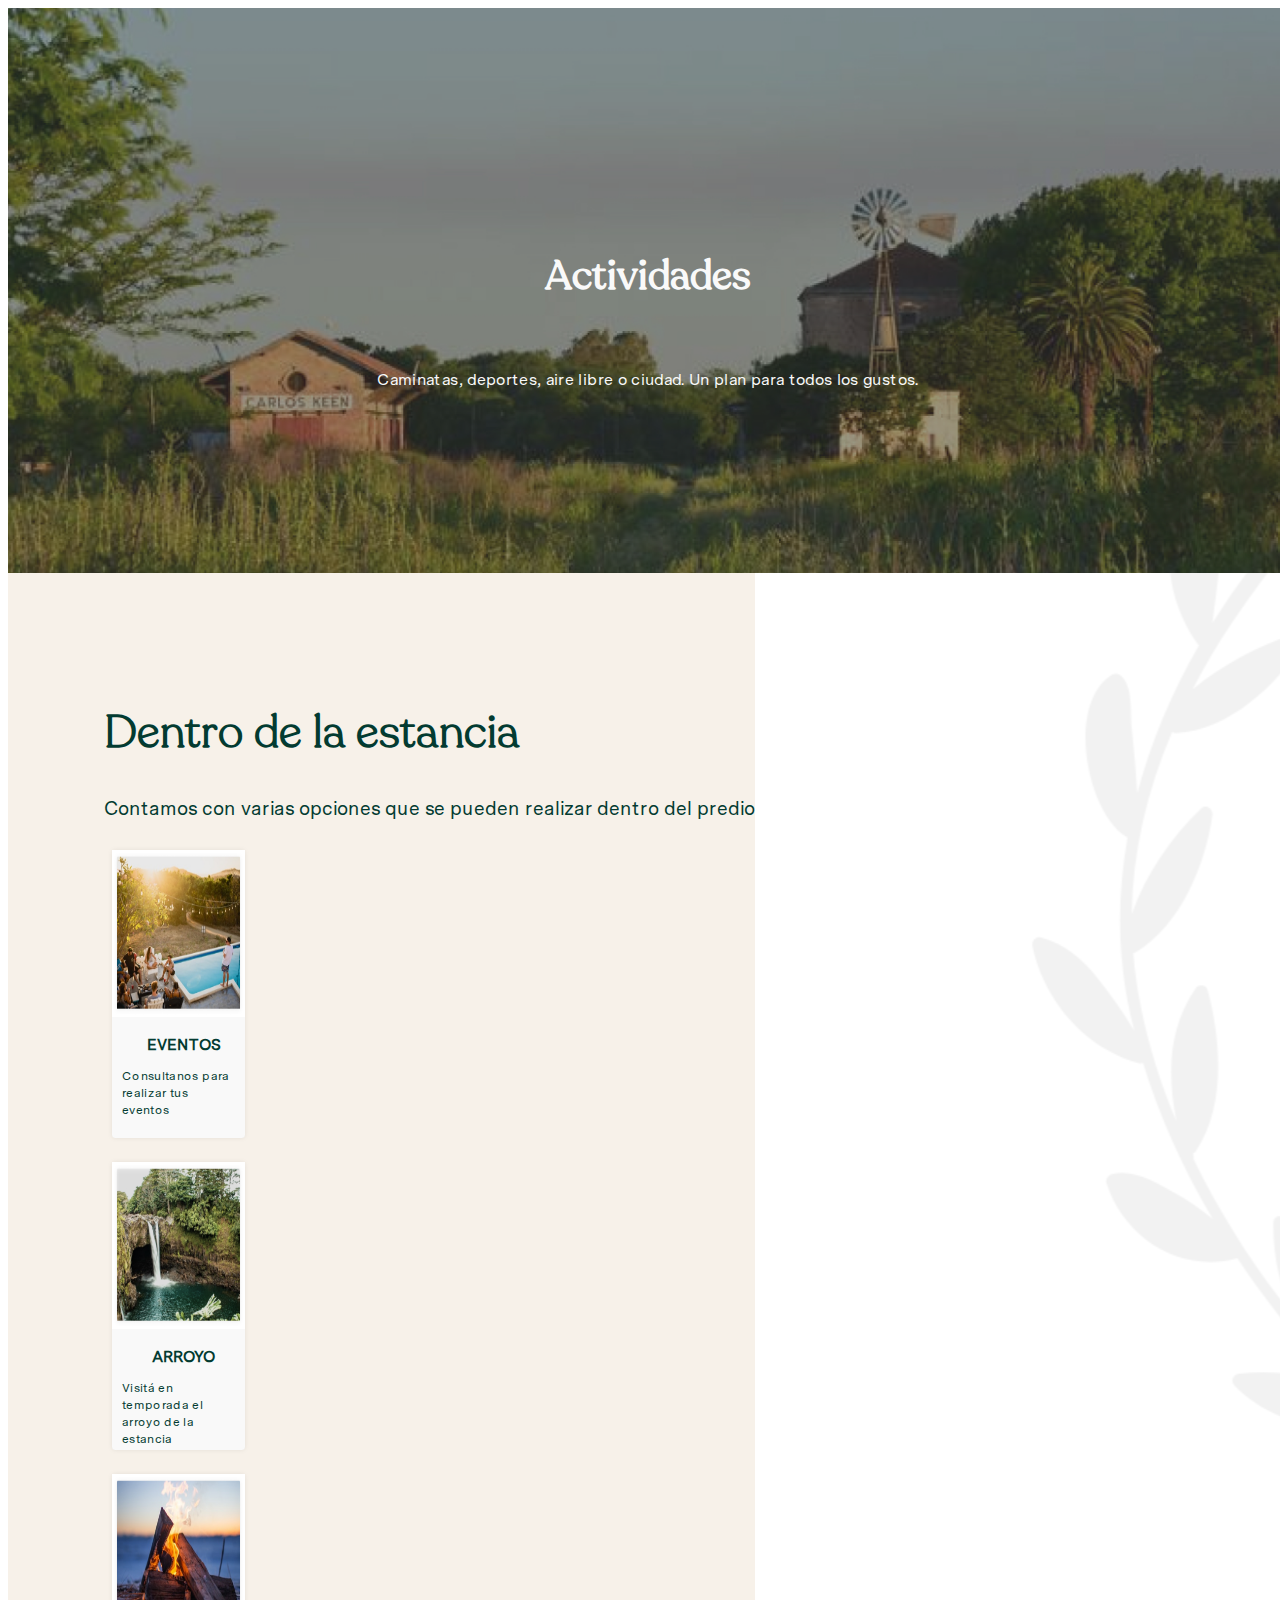
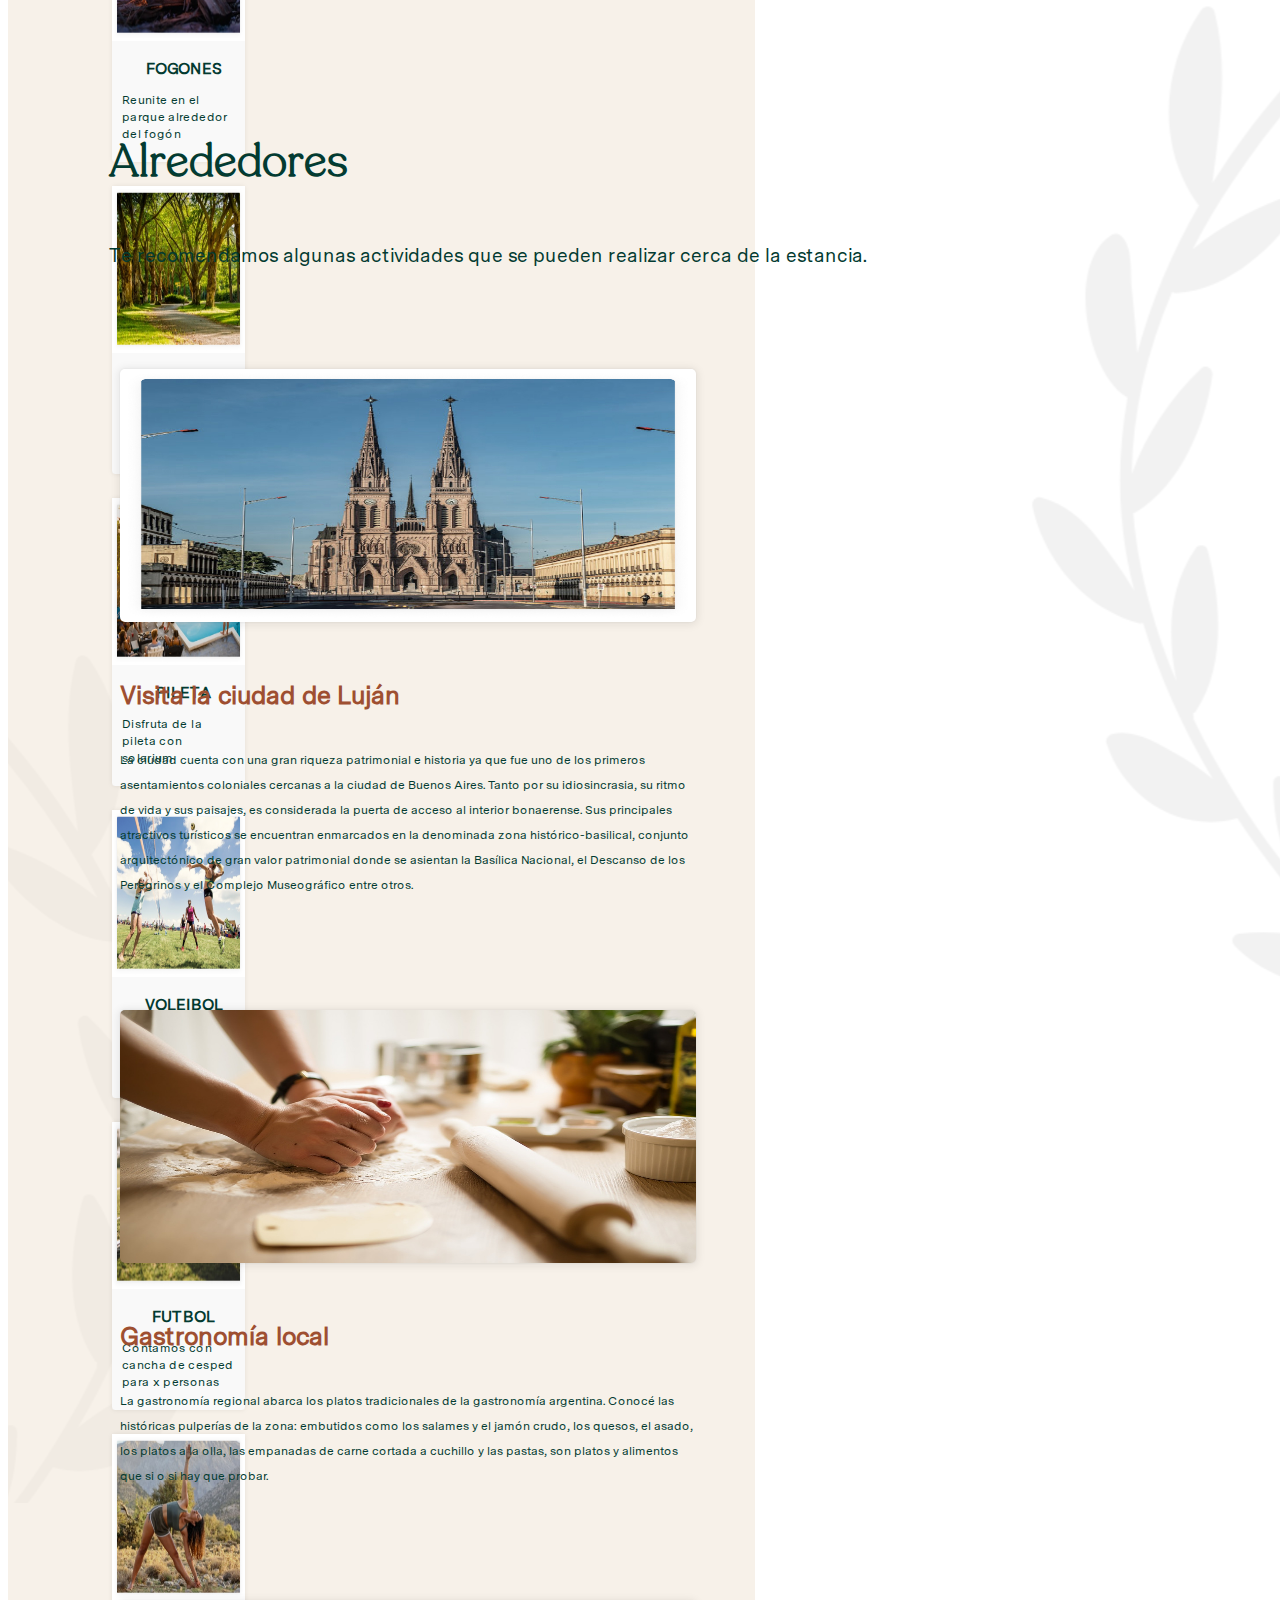
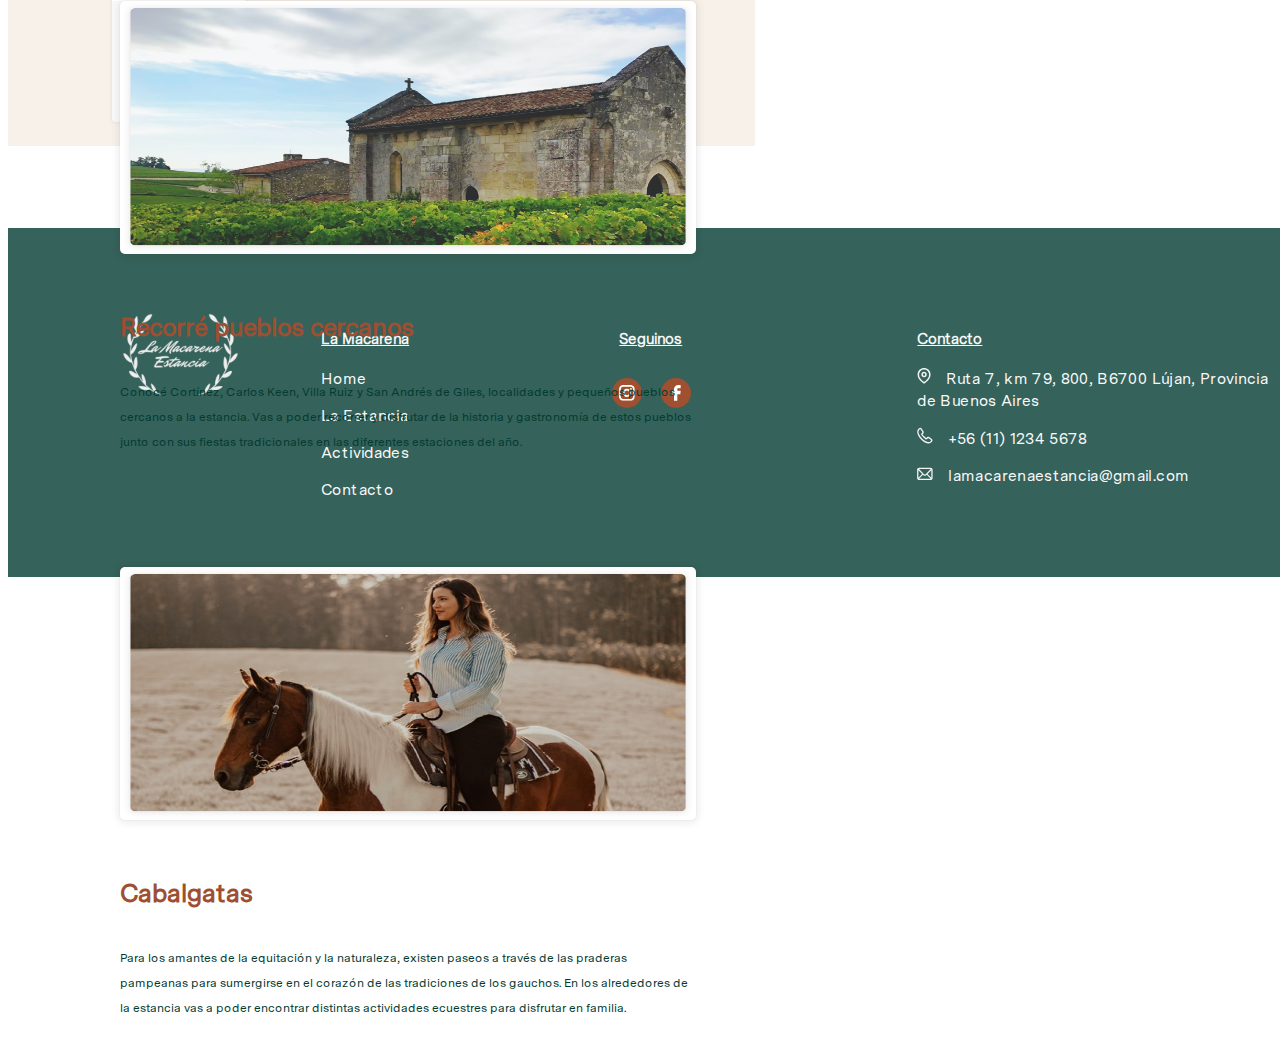
==== commit 00bc9cbf: "updateAgain" ====
--- a/Actividades.html
+++ b/Actividades.html
@@ -22,7 +22,7 @@
     <nav class="navbar navbar-expand-md navbar-light bg-light p-2 p-md-5">
         <div class="container-sm">
             <a class="navbar-brand" href="index.html">
-                <img src="../EstanciaLaMacarena/assets/img/img/Logo - Sin fondo.png" alt="logo" width="100" height="100"
+                <img src="assets/img/img/Logo - Sin fondo.png" alt="logo" width="100" height="100"
                     class="d-inline-block align-text-top mx-auto">
             </a>
             <button class="navbar-toggler" type="button" data-bs-toggle="collapse"
@@ -45,11 +45,11 @@
                 <div class="d-flex text-center row">
                     <ul class="d-flex navbar-nav me-3 mb-2 mb-lg-0 r-rev" id="social">
                         <li class="me-3"><a href="https://www.instagram.com/lamacarenaestancia/" target="_blank"><img
-                                    src="../EstanciaLaMacarena/assets/img/img/Boton Redes IG.svg" alt="insta"></a></li>
+                                    src="assets/img/img/Boton Redes IG.svg" alt="insta"></a></li>
                         <li class="me-3"><a href="https://www.facebook.com/lamacarenaestanciaa/" target="_blank"><img
                                     class="ml-2" src="assets/img/img/Boton Redes Facebook.svg" alt="face"></a></li>
                         <li class="me-3"><a href="https://api.whatsapp.com/send?phone=" target="_blank"><img
-                                    src="../EstanciaLaMacarena/assets/img/img/Boton Redes IG.svg" alt="wp"></a></li>
+                                    src="assets/img/img/Boton Redes Whatsapp.svg" alt="wp"></a></li>
                     </ul>
                 </div>
 
@@ -74,56 +74,56 @@
         <p class="texto-1">Contamos con varias opciones que se pueden realizar dentro del predio</p>
         <div class="row card-act">
             <div class="card tarj col-sm-6 col-md-3 col-lg-4">
-                <img src="../EstanciaLaMacarena/assets/img/Card Actividades Web.jpg" alt="Eventos">
+                <img src="assets/img/Card Actividades Web.jpg" alt="Eventos">
                 <div class="card-txt">
                     <h1 class="tarj-title texto-1">EVENTOS</h1>
                     <P class="texto-2 card-text">Consultanos para realizar tus eventos</P>
                 </div>
             </div>
             <div class="card tarj col-sm-6 col-md-3 col-lg-4">
-                <img src="../EstanciaLaMacarena/assets/img/Card Actividades Web1.jpg" alt="ARROYO">
+                <img src="assets/img/Card Actividades Web1.jpg" alt="ARROYO">
                 <div class="card-txt">
                     <h1 class="tarj-title texto-1">ARROYO</h1>
                     <P class="texto-2 card-text">Visitá en temporada el arroyo de la estancia</P>
                 </div>
             </div>
             <div class="card tarj col-sm-6 col-md-3 col-lg-4">
-                <img src="../EstanciaLaMacarena/assets/img/Card Actividades Web2.jpg" alt="FOGONES">
+                <img src="assets/img/Card Actividades Web2.jpg" alt="FOGONES">
                 <div class="card-txt">
                     <h1 class="tarj-title texto-1">FOGONES</h1>
                     <P class="texto-2 card-text">Reunite en el parque alrededor del fogón</P>
                 </div>
             </div>
             <div class="card tarj col-sm-6 col-md-3 col-lg-4">
-                <img src="../EstanciaLaMacarena/assets/img/Card Actividades Web3.jpg" alt="CAMINATAS">
+                <img src="assets/img/Card Actividades Web3.jpg" alt="CAMINATAS">
                 <div class="card-txt">
                     <h1 class="tarj-title texto-1">CAMINATAS</h1>
                     <P class="texto-2 card-text">Relajate y conecta con la naturaleza</P>
                 </div>
             </div>
             <div class="card tarj col-sm-6 col-md-3 col-lg-4">
-                <img src="../EstanciaLaMacarena/assets/img/Card Actividades Web.jpg" alt="PILETA">
+                <img src="assets/img/Card Actividades Web.jpg" alt="PILETA">
                 <div class="card-txt">
                     <h1 class="tarj-title texto-1">PILETA</h1>
                     <P class="texto-2 card-text">Disfruta de la pileta con solarium</P>
                 </div>
             </div>
             <div class="card tarj col-sm-6 col-md-3 col-lg-4">
-                <img src="../EstanciaLaMacarena/assets/img/Card Actividades Web5.jpg" alt="VOLEIBOL">
+                <img src="assets/img/Card Actividades Web5.jpg" alt="VOLEIBOL">
                 <div class="card-txt">
                     <h1 class="tarj-title texto-1">VOLEIBOL</h1>
                     <P class="texto-2 card-text">Juga un partido amistoso con tus amigos</P>
                 </div>
             </div>
             <div class="card tarj col-sm-6 col-md-3 col-lg-4">
-                <img src="../EstanciaLaMacarena/assets/img/Card Actividades Web6.jpg" alt="FUTBOL">
+                <img src="assets/img/Card Actividades Web6.jpg" alt="FUTBOL">
                 <div class="card-txt">
                     <h1 class="tarj-title texto-1">FUTBOL</h1>
                     <P class="texto-2 card-text">Contamos con cancha de cesped para x personas</P>
                 </div>
             </div>
             <div class="card tarj col-sm-6 col-md-4 col-lg-3">
-                <img src="../EstanciaLaMacarena/assets/img/Card Actividades Web7.jpg" alt="YOGA">
+                <img src="assets/img/Card Actividades Web7.jpg" alt="YOGA">
                 <div class="card-txt">
                     <h1 class="tarj-title texto-1">YOGA</h1>
                     <P class="texto-2 card-text">Conecta cuerpo, respiracion y mente.</P>
@@ -138,7 +138,7 @@
         <div class="row">
             <div class="actividad par row">
                 <div class="col-sm-1 col-md-2">
-                    <img src="../EstanciaLaMacarena/assets/img/Card Actividades Webl.jpg" alt="ciudad lujan">
+                    <img src="assets/img/Card Actividades Webl.jpg" alt="ciudad lujan">
                 </div>
                 <div class="col-sm-1 col-md-2">
                     <h3 class="titulo-rojo"><strong>Visita la ciudad de Luján</strong></h3>
@@ -159,7 +159,7 @@
 
             <div class="actividad impar row">
                 <div class="col-sm-1 col-md-2">
-                    <img src="../EstanciaLaMacarena/assets/img/gastronomia.jpg" alt="ciudad lujan">
+                    <img src="assets/img/gastronomia.jpg" alt="ciudad lujan">
                 </div>
                 <div class="col-sm-1 col-md-2">
                     <h3 class="titulo-rojo"><strong>Gastronomía local</strong></h3>
@@ -178,7 +178,7 @@
             </div>
             <div class="actividad par row">
                 <div class="col-sm-1 col-md-2">
-                    <img src="../EstanciaLaMacarena/assets/img/Rectangle 27.jpg" alt="ciudad lujan">
+                    <img src="assets/img/Rectangle 27.jpg" alt="ciudad lujan">
                 </div>
                 <div class="col-sm-1 col-md-2">
                     <h3 class="titulo-rojo"><strong>Recorré pueblos cercanos</strong></h3>
@@ -200,7 +200,7 @@
         </div>
         <div class="actividad impar row">
             <div class="col-sm-1 col-md-2">
-                <img src="../EstanciaLaMacarena/assets/img/cabalg.jpg" alt="ciudad lujan">
+                <img src="assets/img/cabalg.jpg" alt="ciudad lujan">
             </div>
             <div class="col-sm-1 col-md-2">
                 <h3 class="titulo-rojo"><strong>Cabalgatas</strong></h3>
@@ -220,7 +220,7 @@
     </div>
     <footer class="footer">
         <div class="logo">
-            <img src="../EstanciaLaMacarena/assets/img/img/Logo - Sin fondo blanco.svg" alt="logo">
+            <img src="assets/img/img/Logo - Sin fondo blanco.svg" alt="logo">
         </div>
         <div class="links-rrss">
             <div class="links-rrss--link macarena">
@@ -234,18 +234,18 @@
             </div>
             <div class="links-rrss--link seguinos">
                 <h4 class="texto-3 links-rrss--link__title ">Seguinos</h4>
-                <a href="https://www.instagram.com/lamacarenaestancia/?hl=es" target="_blank"><img class="rrss-icon" src="../EstanciaLaMacarena/assets/img/img/Boton Redes IG.svg" alt="instagram"></a>
-                <a href="https://www.facebook.com/lamacarenaestanciaa/" target="_blank"><img class="rrss-icon" src="../EstanciaLaMacarena/assets/img/img/Boton Redes Facebook.svg" alt="facebook"></a>
+                <a href="https://www.instagram.com/lamacarenaestancia/?hl=es" target="_blank"><img class="rrss-icon" src="assets/img/img/Boton Redes IG.svg" alt="instagram"></a>
+                <a href="https://www.facebook.com/lamacarenaestanciaa/" target="_blank"><img class="rrss-icon" src="assets/img/img/Boton Redes Facebook.svg" alt="facebook"></a>
             </div>
         </div>
         <div class=" datos-contacto">
             <h4 class="texto-3">Contacto</h4>
-            <p class="texto-2"><img class="rrss-icon icon-blanco" src="../EstanciaLaMacarena/assets/img/img/ubicacion-blanco.svg"
+            <p class="texto-2"><img class="rrss-icon icon-blanco" src="assets/img/img/ubicacion-blanco.svg"
                     alt="facebook">Ruta 7, km 79, 800, B6700 Lújan, Provincia de Buenos Aires</p>
-            <p class="texto-2"><img class="rrss-icon icon-blanco" src="../EstanciaLaMacarena/assets/img/img/phone-blanco.svg"
+            <p class="texto-2"><img class="rrss-icon icon-blanco" src="assets/img/img/phone-blanco.svg"
                     alt="facebook">+56
                 (11) 1234 5678</p>
-            <p class="texto-2"><img class="rrss-icon icon-blanco" src="../EstanciaLaMacarena/assets/img/img/envelope-blanco.svg"
+            <p class="texto-2"><img class="rrss-icon icon-blanco" src="assets/img/img/envelope-blanco.svg"
                     alt="facebook">lamacarenaestancia@gmail.com</p>
 
         </div>
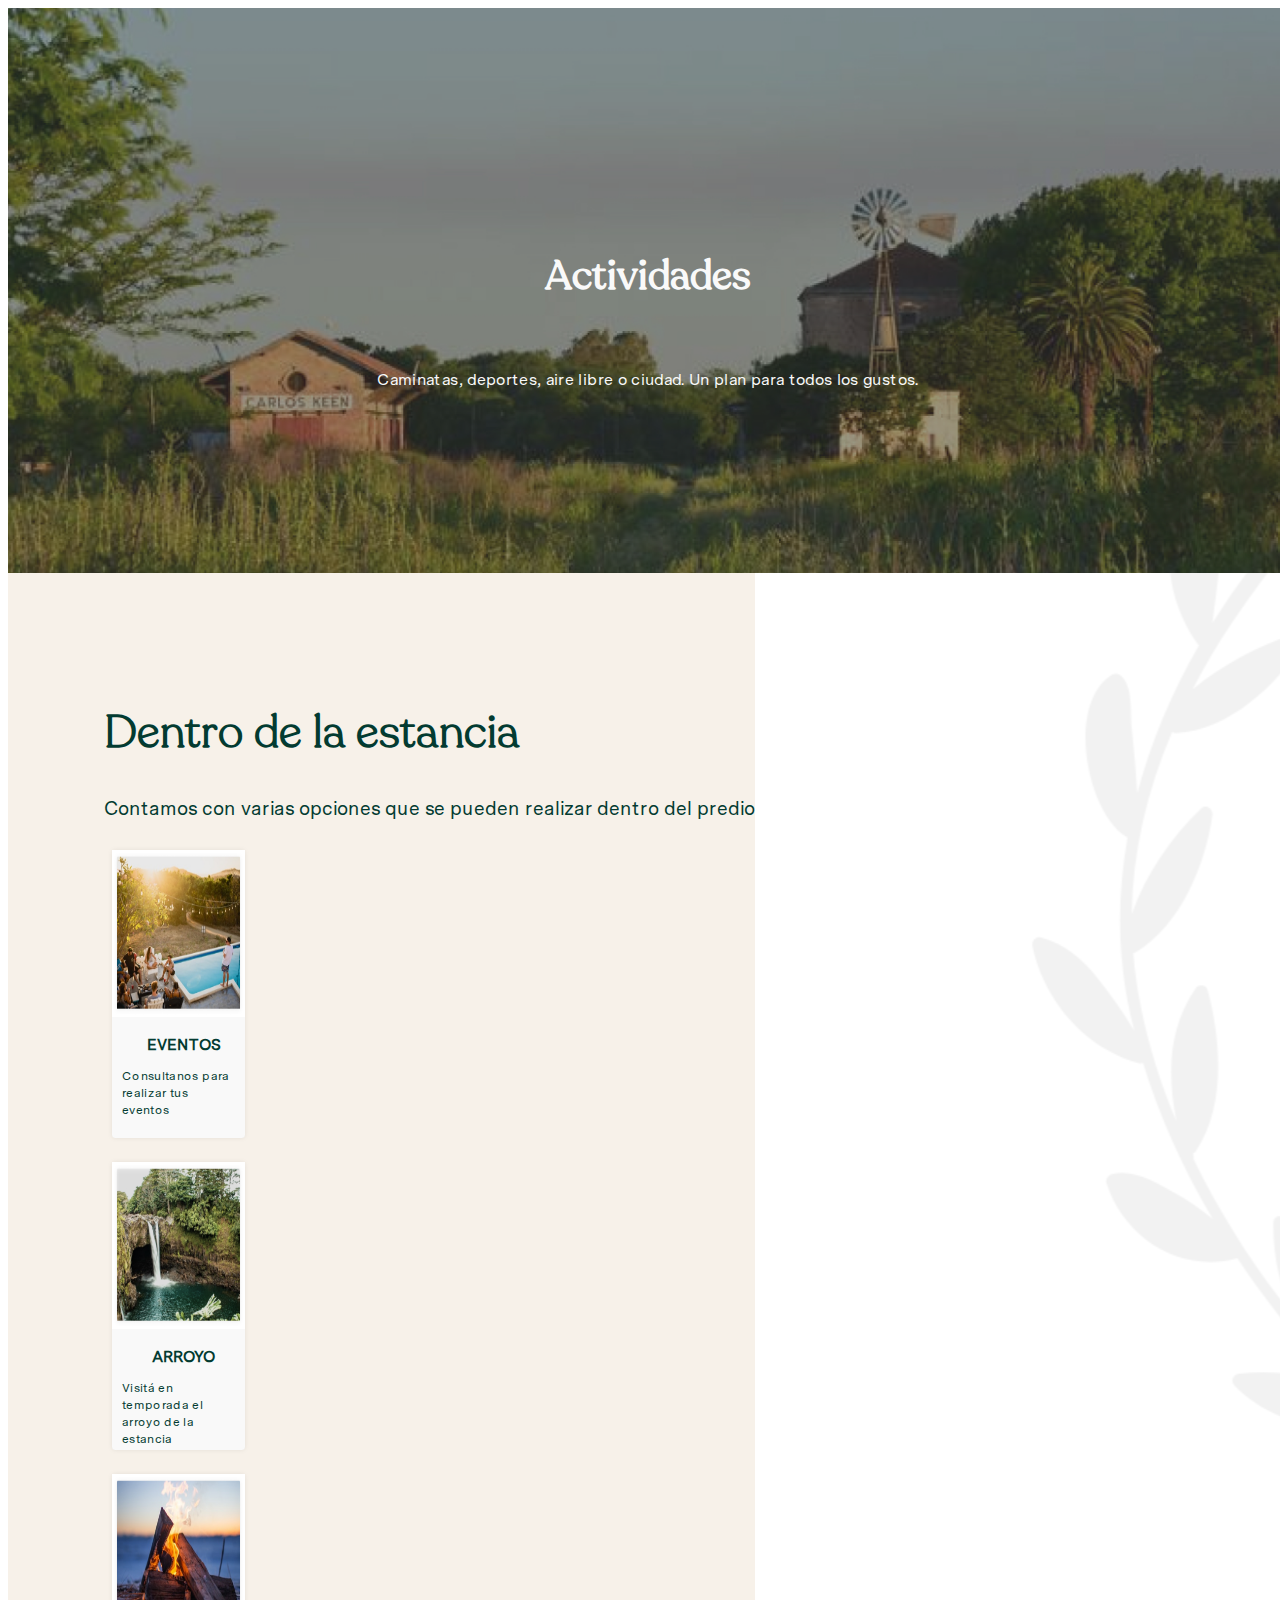
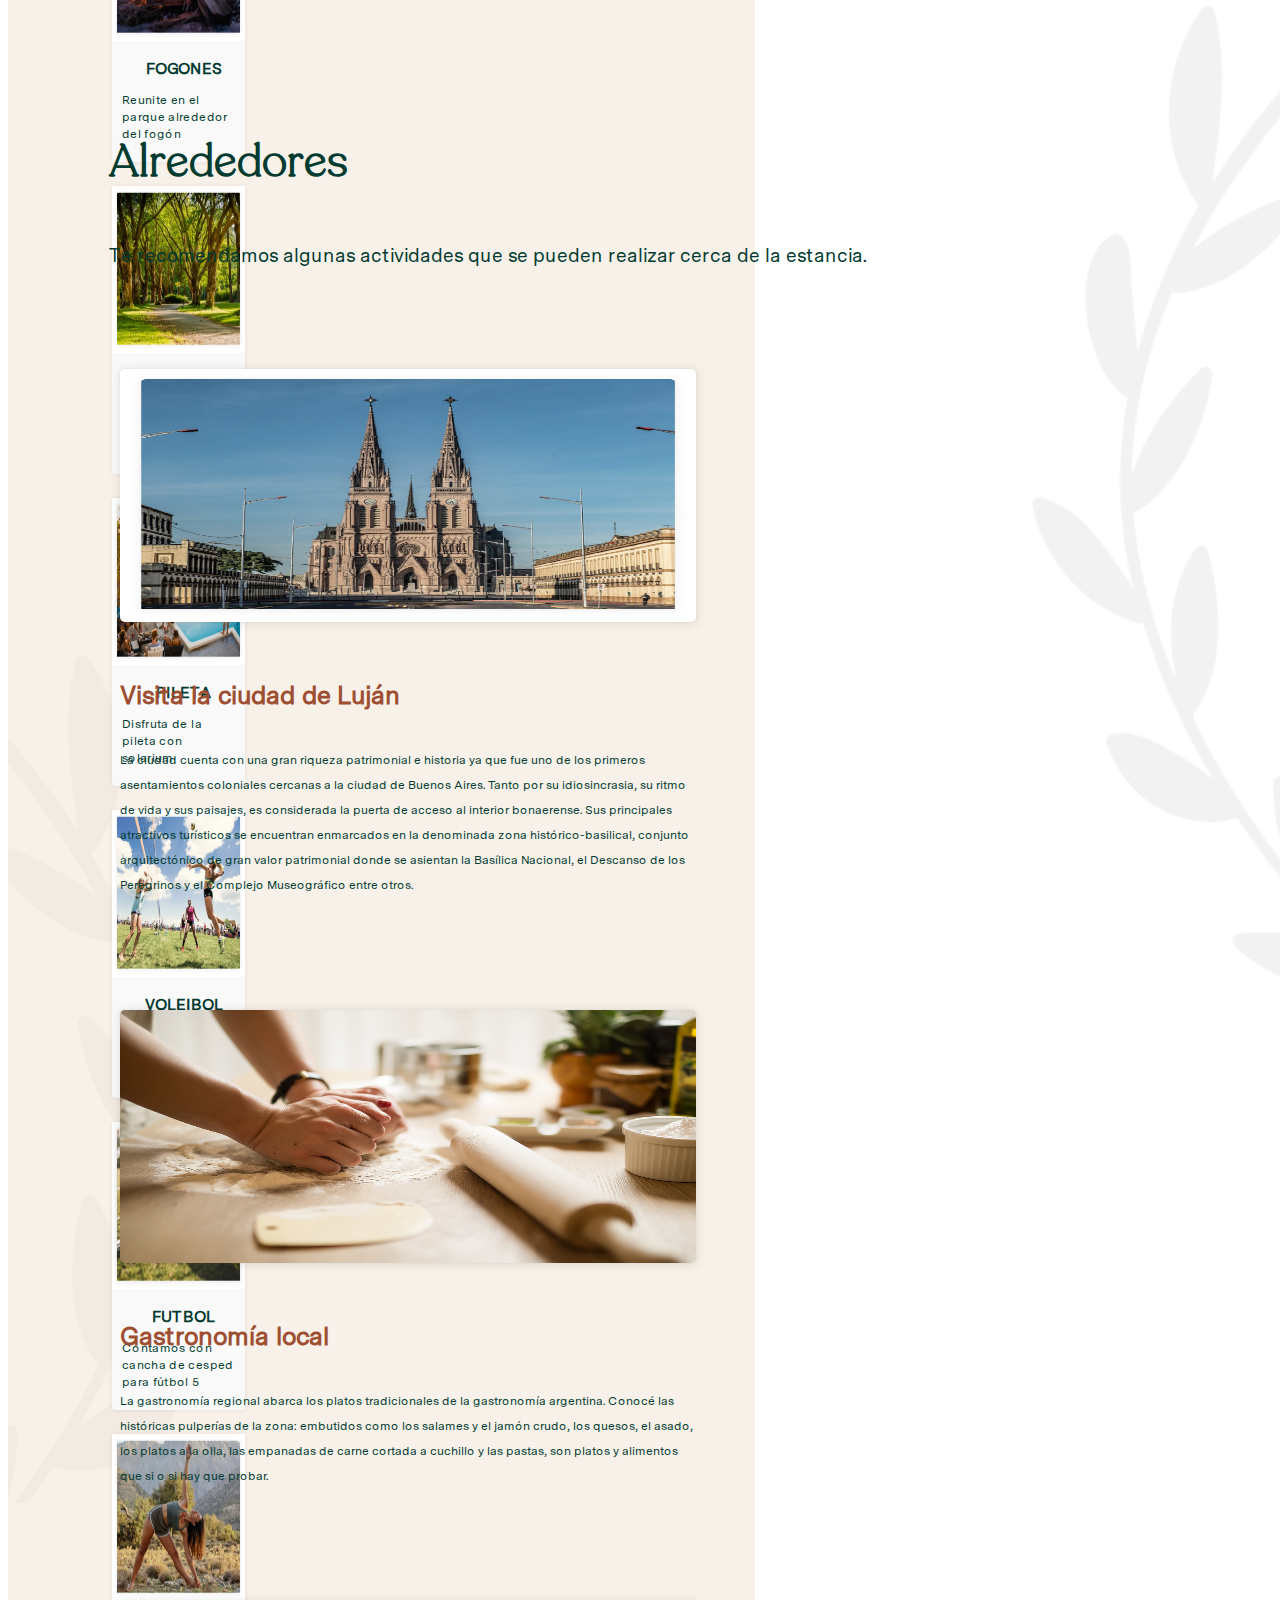
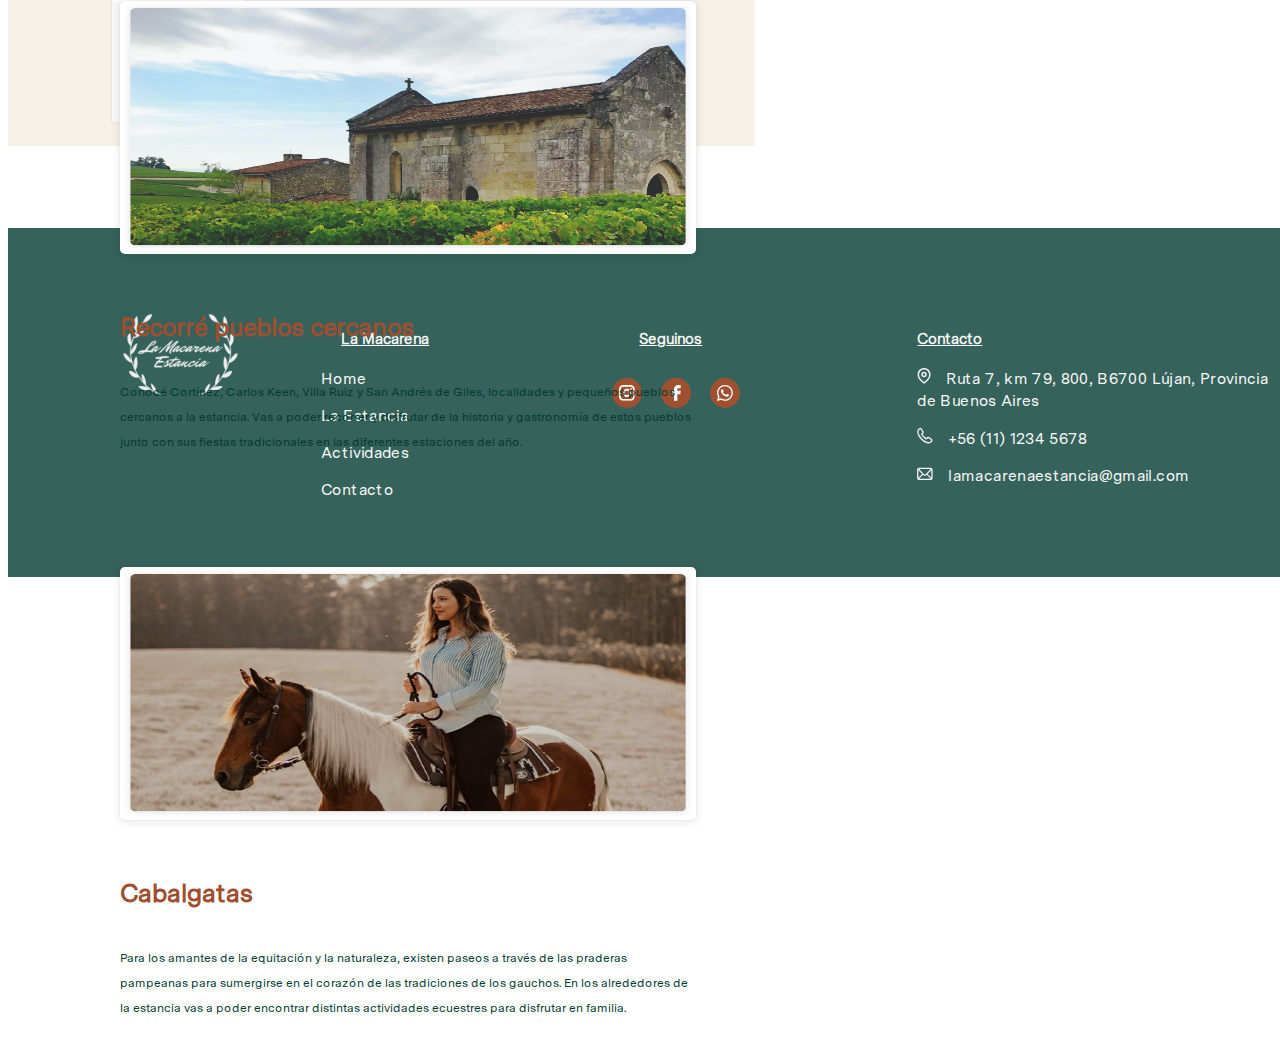
==== commit b1b676b9: "updateWp" ====
--- a/Actividades.html
+++ b/Actividades.html
@@ -48,7 +48,7 @@
                                     src="assets/img/img/Boton Redes IG.svg" alt="insta"></a></li>
                         <li class="me-3"><a href="https://www.facebook.com/lamacarenaestanciaa/" target="_blank"><img
                                     class="ml-2" src="assets/img/img/Boton Redes Facebook.svg" alt="face"></a></li>
-                        <li class="me-3"><a href="https://api.whatsapp.com/send?phone=" target="_blank"><img
+                        <li class="me-3"><a href="https://api.whatsapp.com/send?phone=5491131781352" target="_blank"><img
                                     src="assets/img/img/Boton Redes Whatsapp.svg" alt="wp"></a></li>
                     </ul>
                 </div>
@@ -119,7 +119,7 @@
                 <img src="assets/img/Card Actividades Web6.jpg" alt="FUTBOL">
                 <div class="card-txt">
                     <h1 class="tarj-title texto-1">FUTBOL</h1>
-                    <P class="texto-2 card-text">Contamos con cancha de cesped para x personas</P>
+                    <P class="texto-2 card-text">Contamos con cancha de cesped para fútbol 5</P>
                 </div>
             </div>
             <div class="card tarj col-sm-6 col-md-4 col-lg-3">
@@ -236,6 +236,7 @@
                 <h4 class="texto-3 links-rrss--link__title ">Seguinos</h4>
                 <a href="https://www.instagram.com/lamacarenaestancia/?hl=es" target="_blank"><img class="rrss-icon" src="assets/img/img/Boton Redes IG.svg" alt="instagram"></a>
                 <a href="https://www.facebook.com/lamacarenaestanciaa/" target="_blank"><img class="rrss-icon" src="assets/img/img/Boton Redes Facebook.svg" alt="facebook"></a>
+                <a href="https://api.whatsapp.com/send?phone=5491131781352" target="_blank"><img src="assets/img/img/Boton Redes Whatsapp.svg" alt="wp" class="rrss-icon"></a>
             </div>
         </div>
         <div class=" datos-contacto">
--- a/styles/css/side.css
+++ b/styles/css/side.css
@@ -919,7 +919,7 @@
   }
 }
 .footer .links-rrss--link__title {
-  margin-left: 15px;
+  margin-left: 35px;
   color: #F9F9F9;
 }
 .footer .links-rrss--link .rrss-icon {
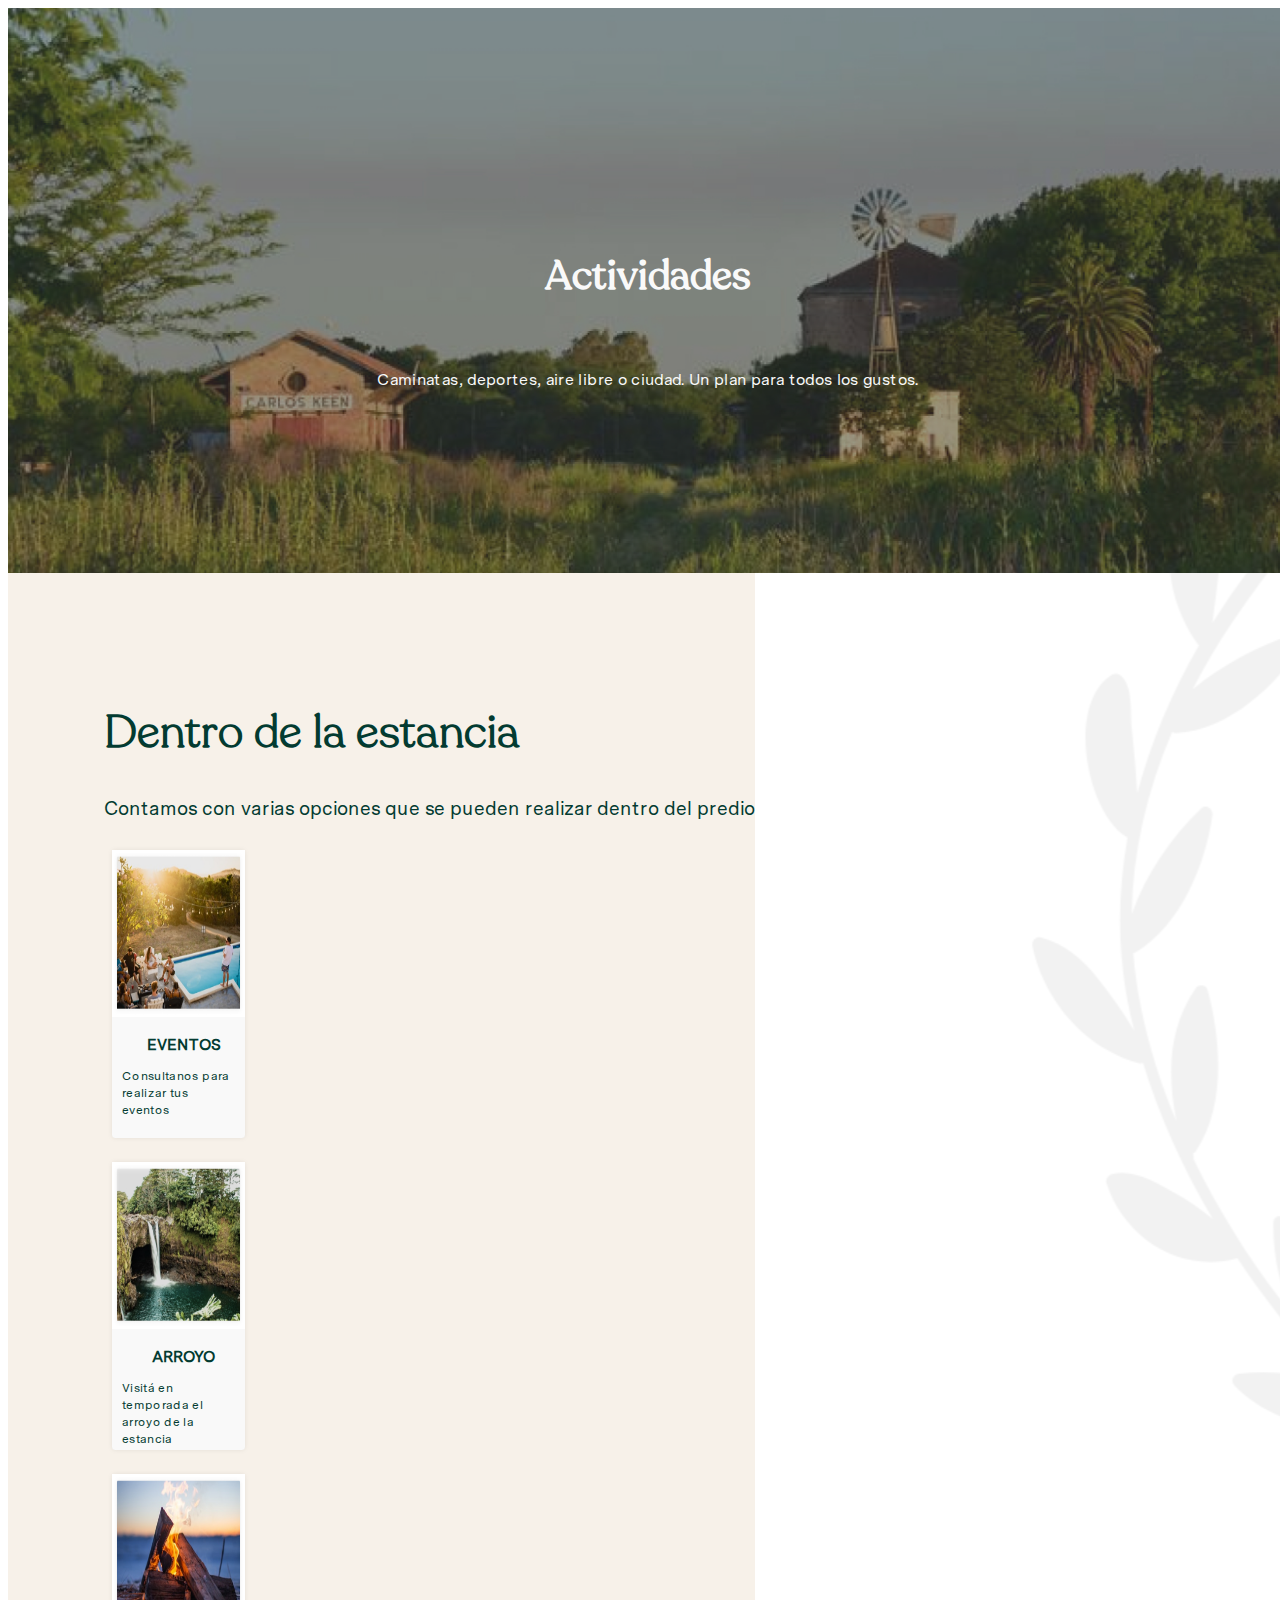
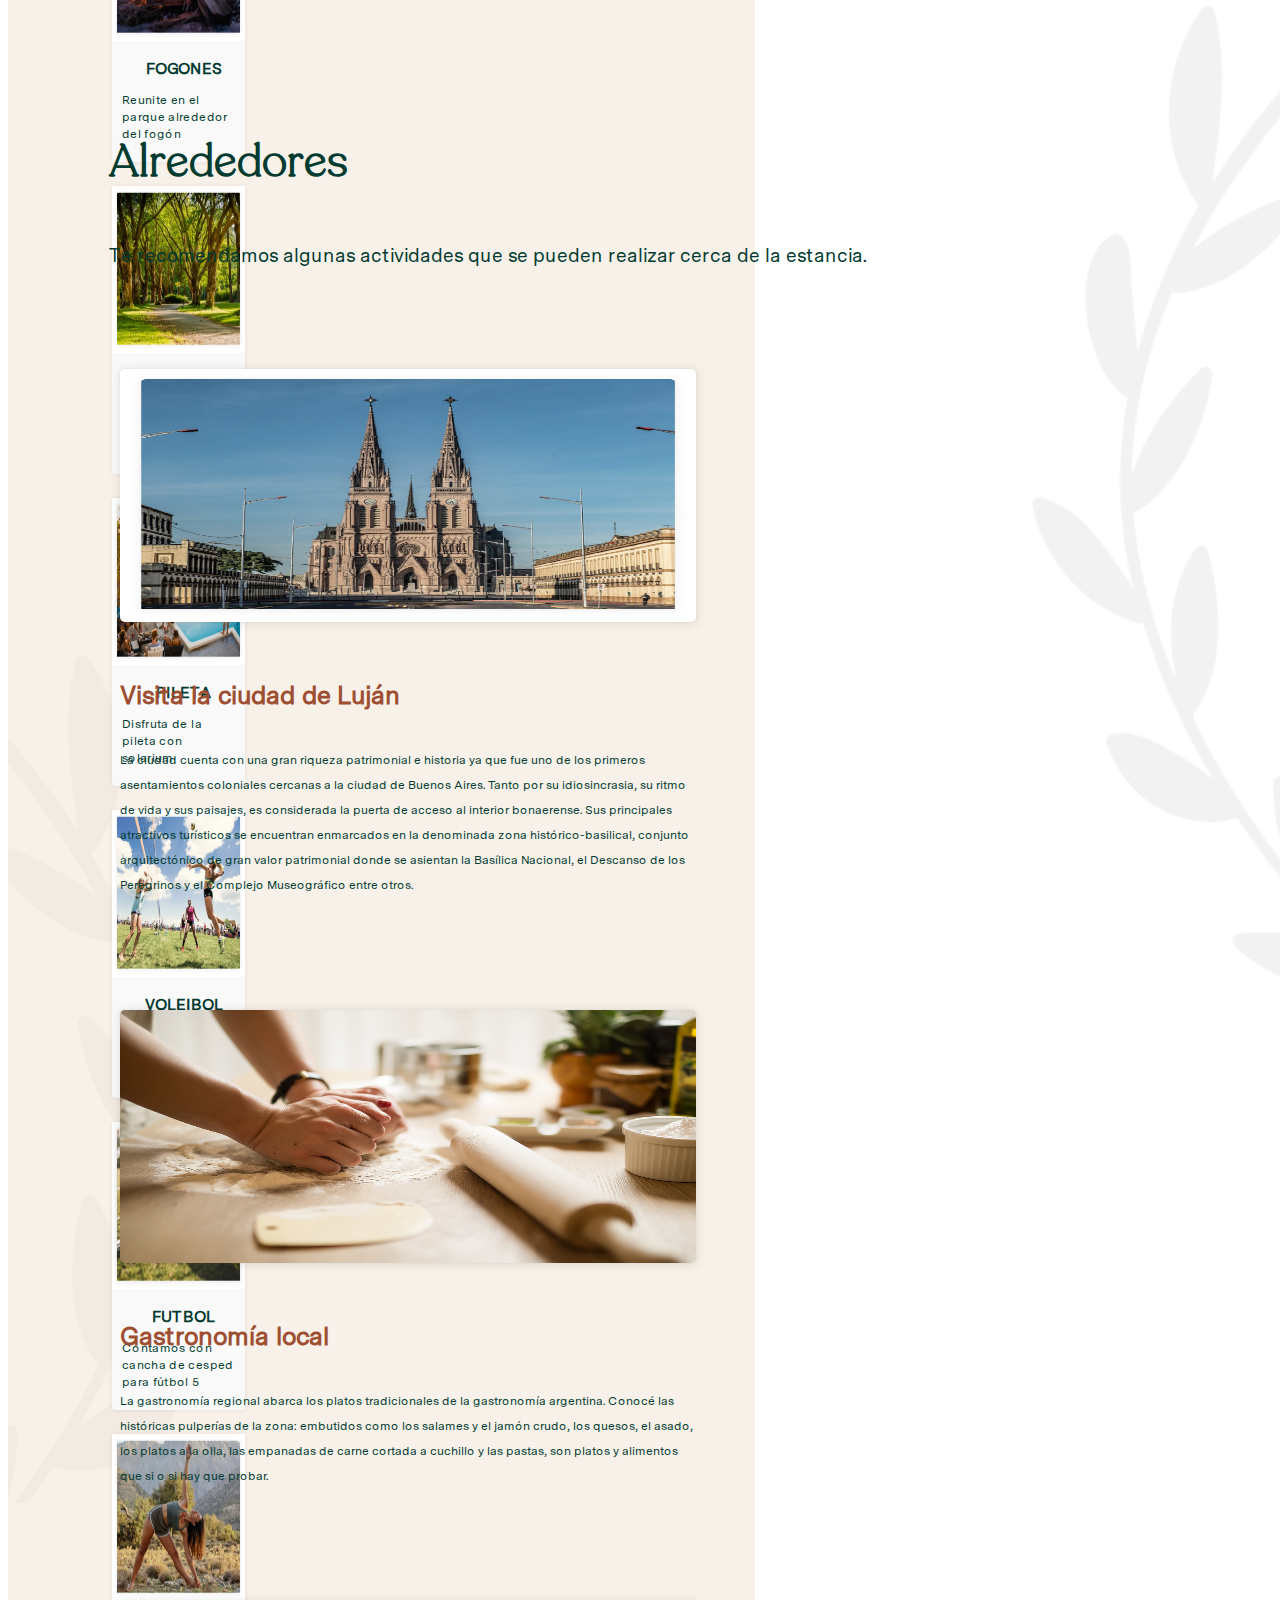
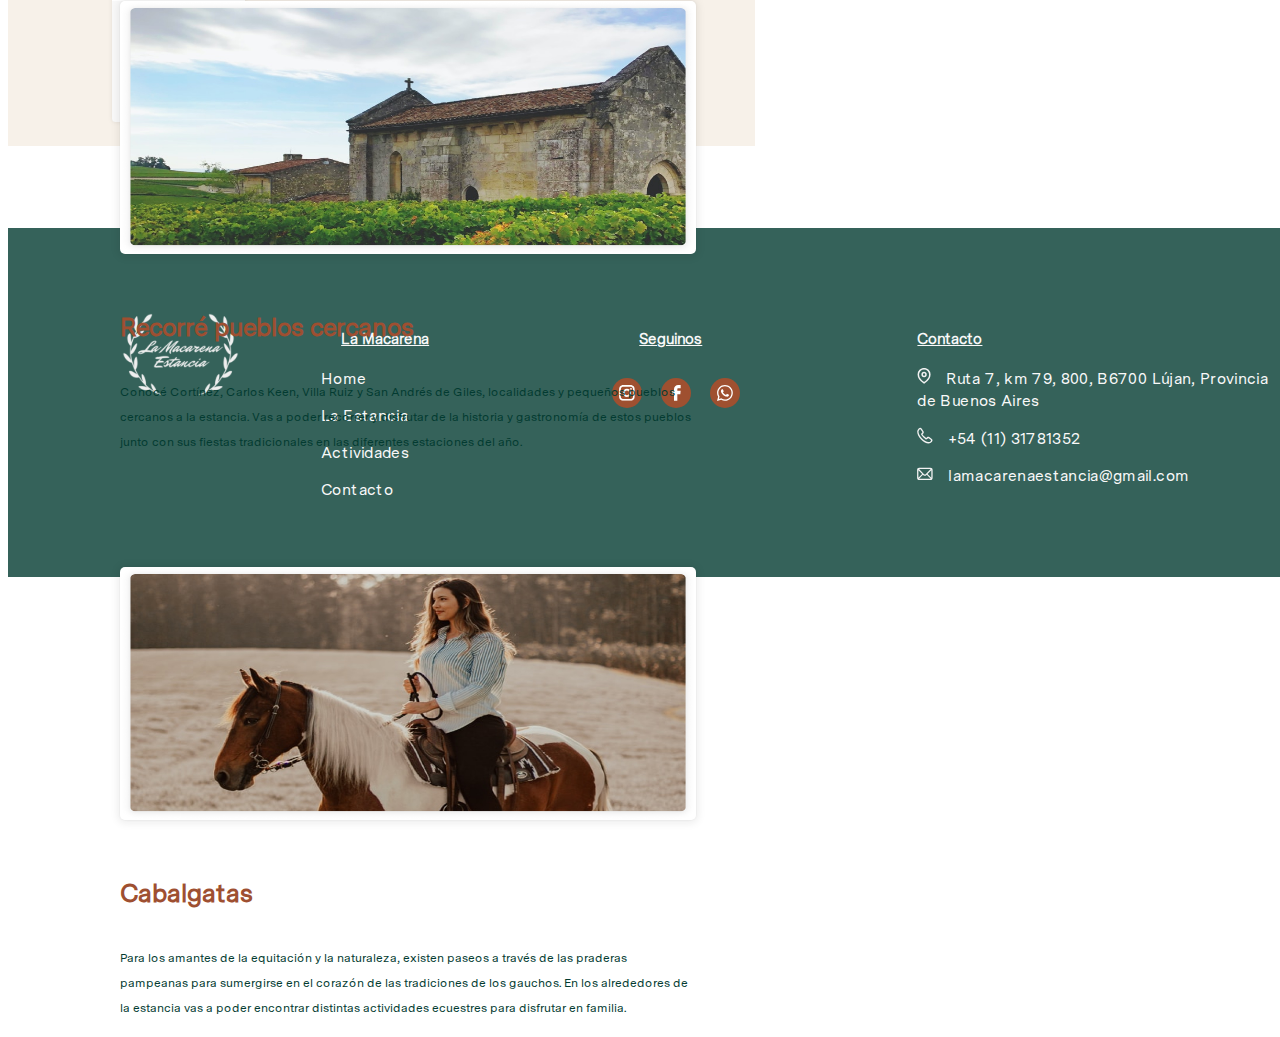
==== commit 0e455e84: "updTel" ====
--- a/Actividades.html
+++ b/Actividades.html
@@ -244,8 +244,7 @@
             <p class="texto-2"><img class="rrss-icon icon-blanco" src="assets/img/img/ubicacion-blanco.svg"
                     alt="facebook">Ruta 7, km 79, 800, B6700 Lújan, Provincia de Buenos Aires</p>
             <p class="texto-2"><img class="rrss-icon icon-blanco" src="assets/img/img/phone-blanco.svg"
-                    alt="facebook">+56
-                (11) 1234 5678</p>
+                    alt="facebook">+54 (11) 31781352</p>
             <p class="texto-2"><img class="rrss-icon icon-blanco" src="assets/img/img/envelope-blanco.svg"
                     alt="facebook">lamacarenaestancia@gmail.com</p>
 
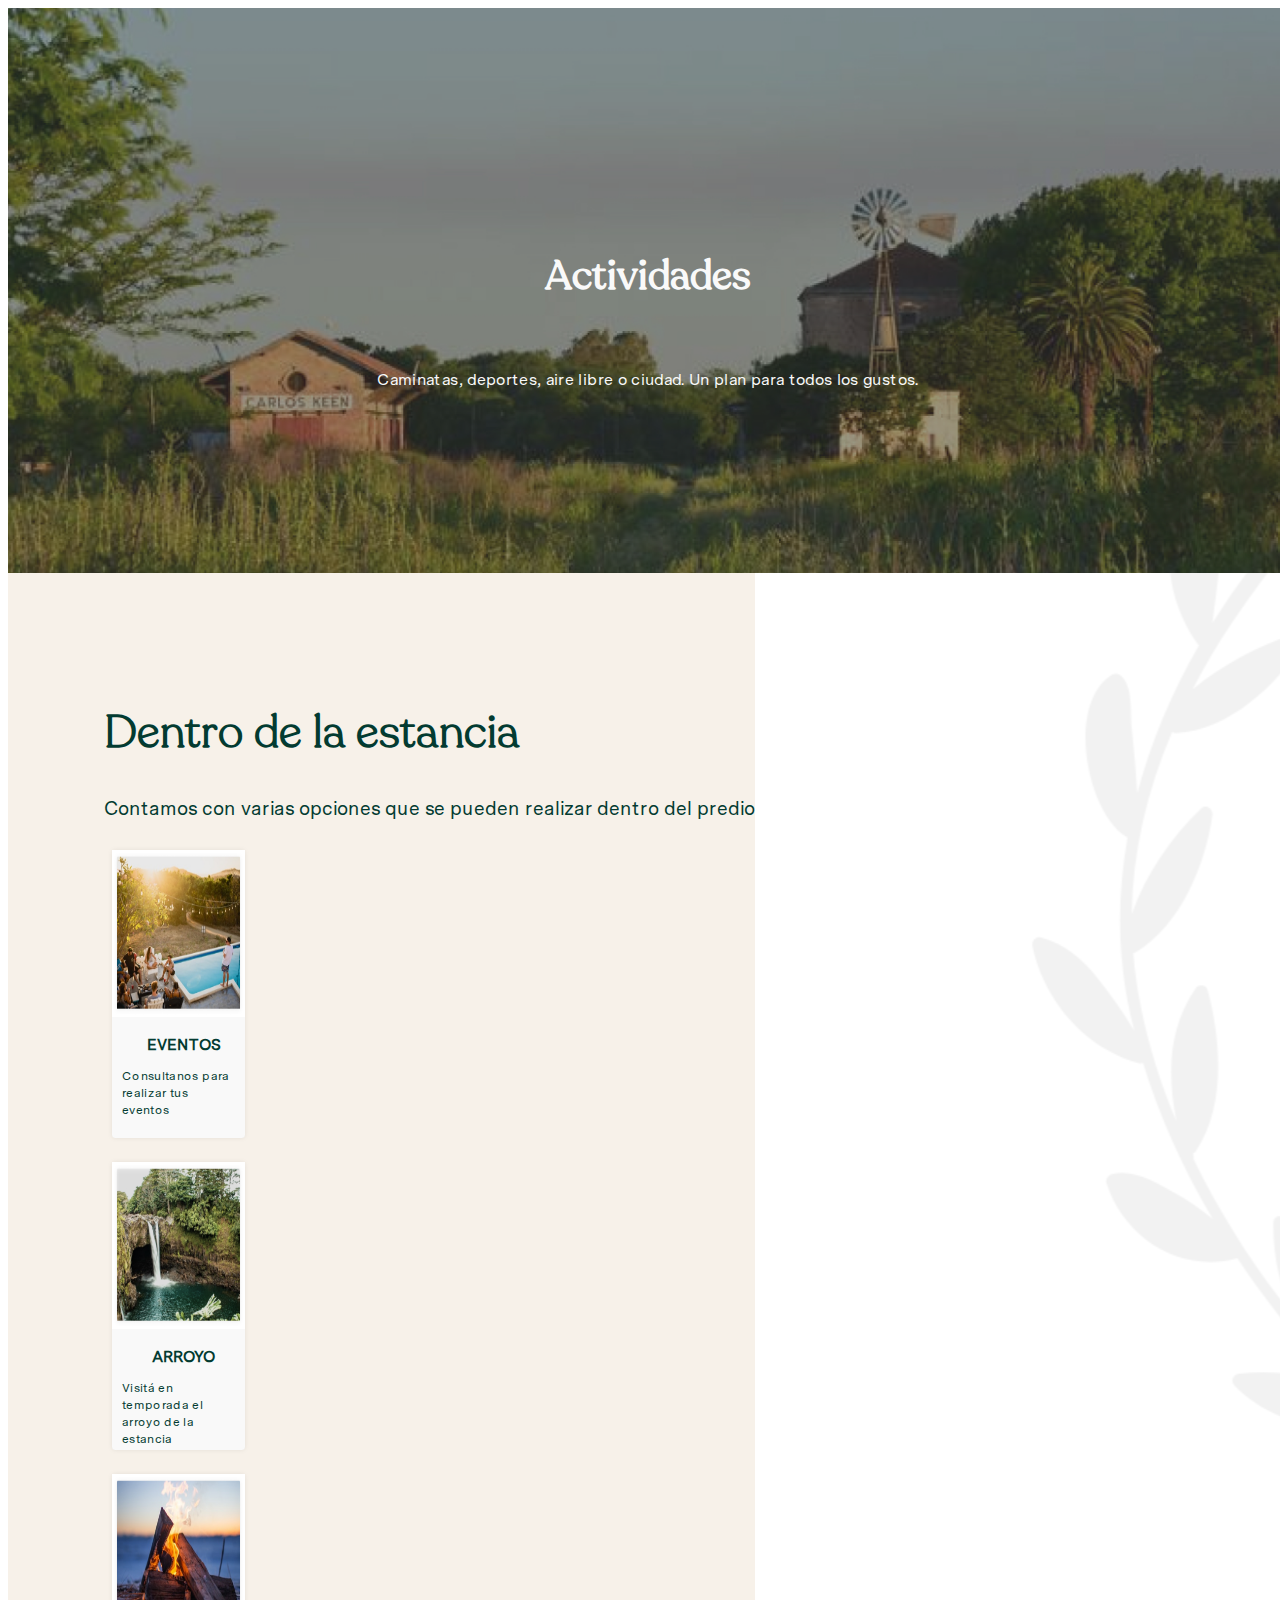
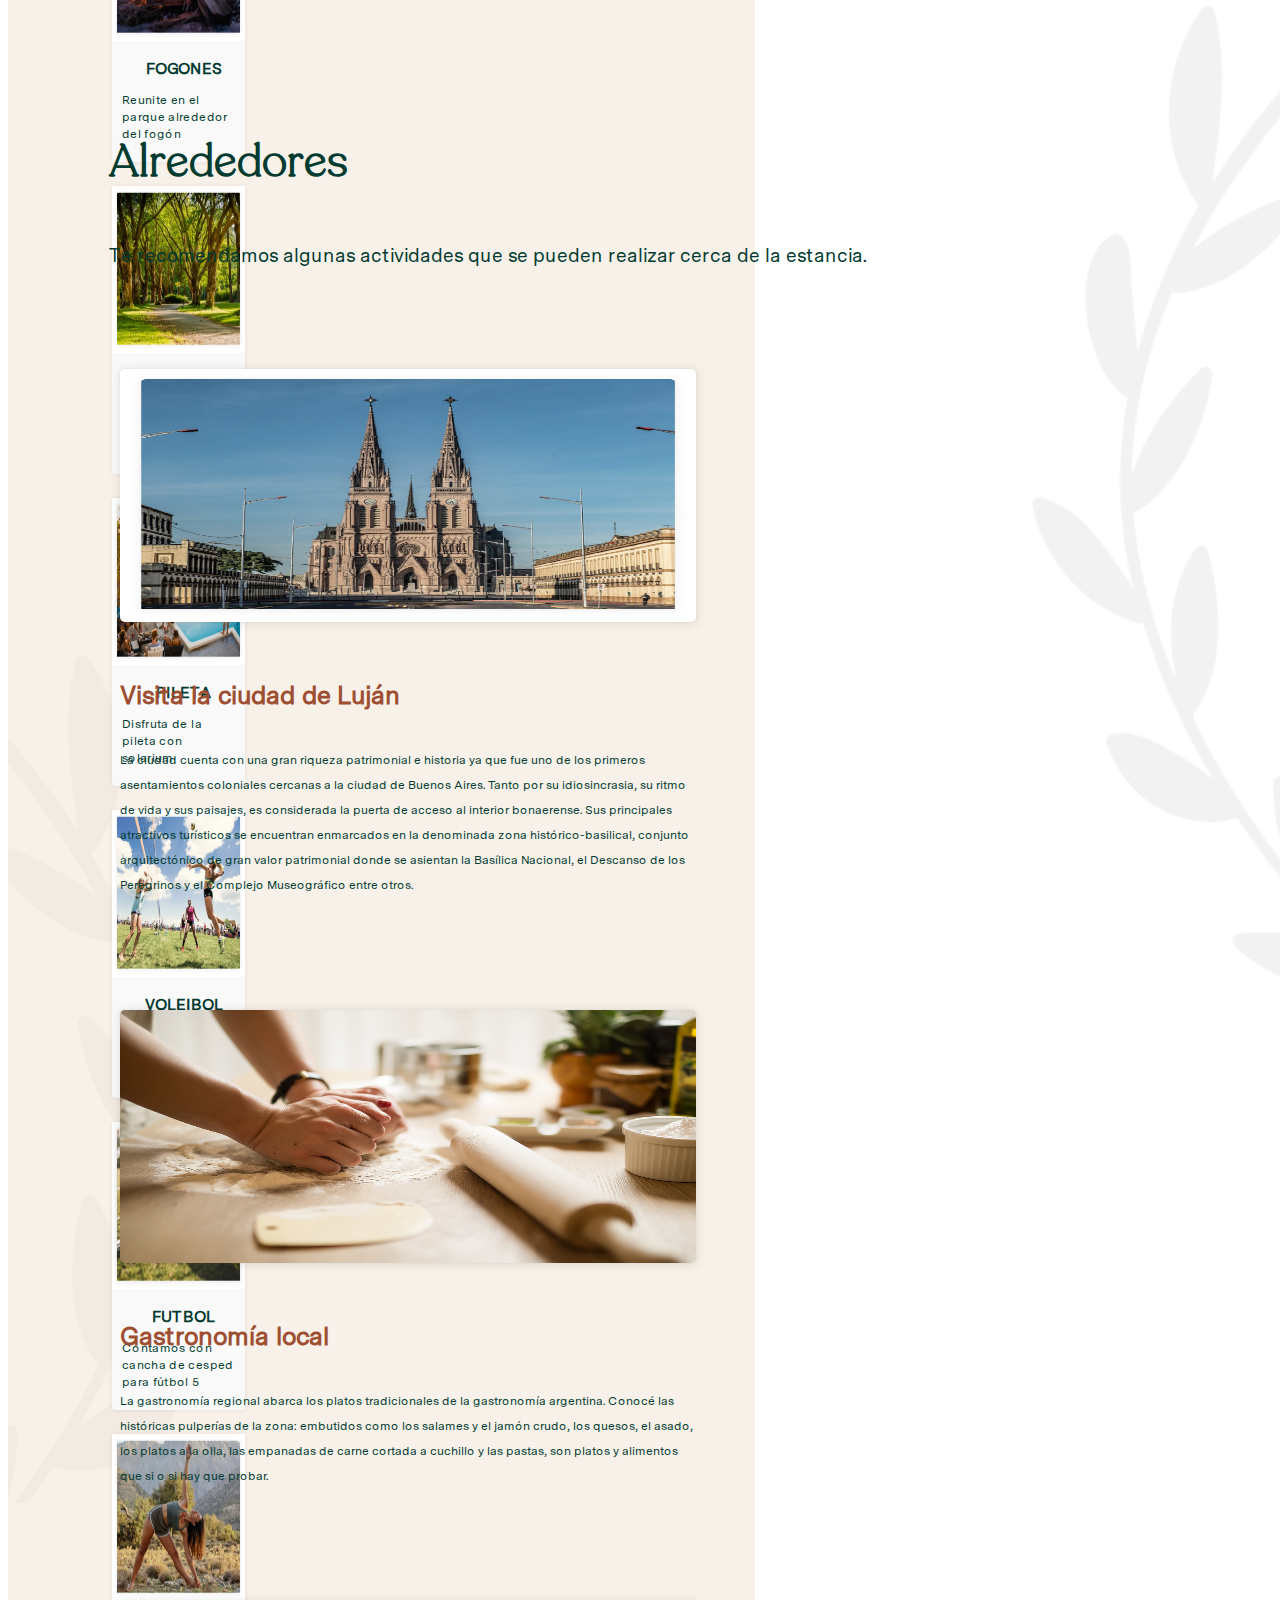
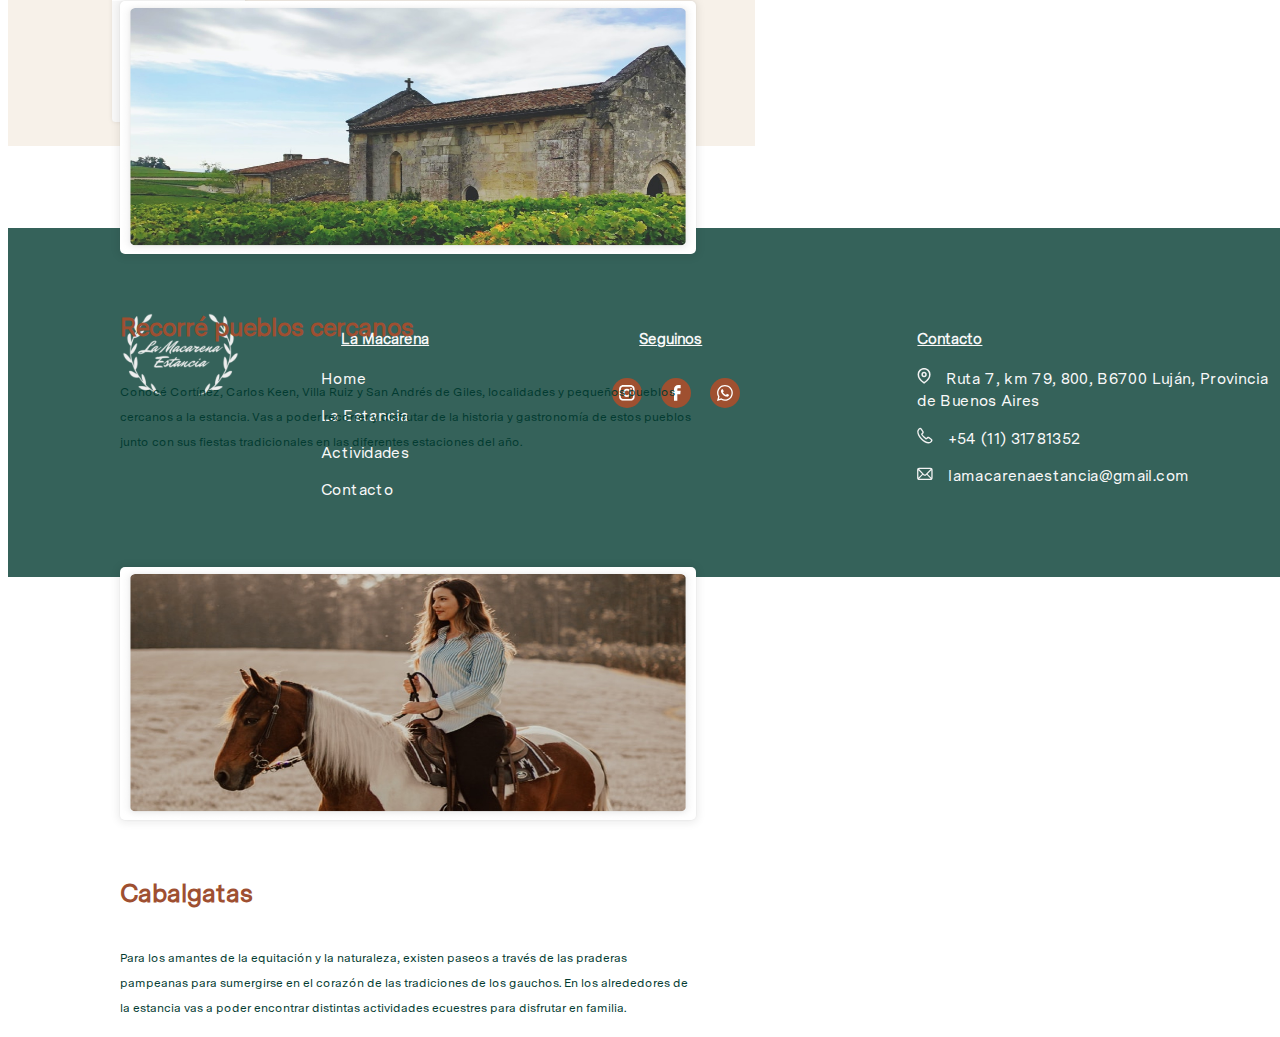
==== commit 8590723c: "upDta" ====
--- a/Actividades.html
+++ b/Actividades.html
@@ -242,7 +242,7 @@
         <div class=" datos-contacto">
             <h4 class="texto-3">Contacto</h4>
             <p class="texto-2"><img class="rrss-icon icon-blanco" src="assets/img/img/ubicacion-blanco.svg"
-                    alt="facebook">Ruta 7, km 79, 800, B6700 Lújan, Provincia de Buenos Aires</p>
+                    alt="facebook">Ruta 7, km 79, 800, B6700 Luján, Provincia de Buenos Aires</p>
             <p class="texto-2"><img class="rrss-icon icon-blanco" src="assets/img/img/phone-blanco.svg"
                     alt="facebook">+54 (11) 31781352</p>
             <p class="texto-2"><img class="rrss-icon icon-blanco" src="assets/img/img/envelope-blanco.svg"
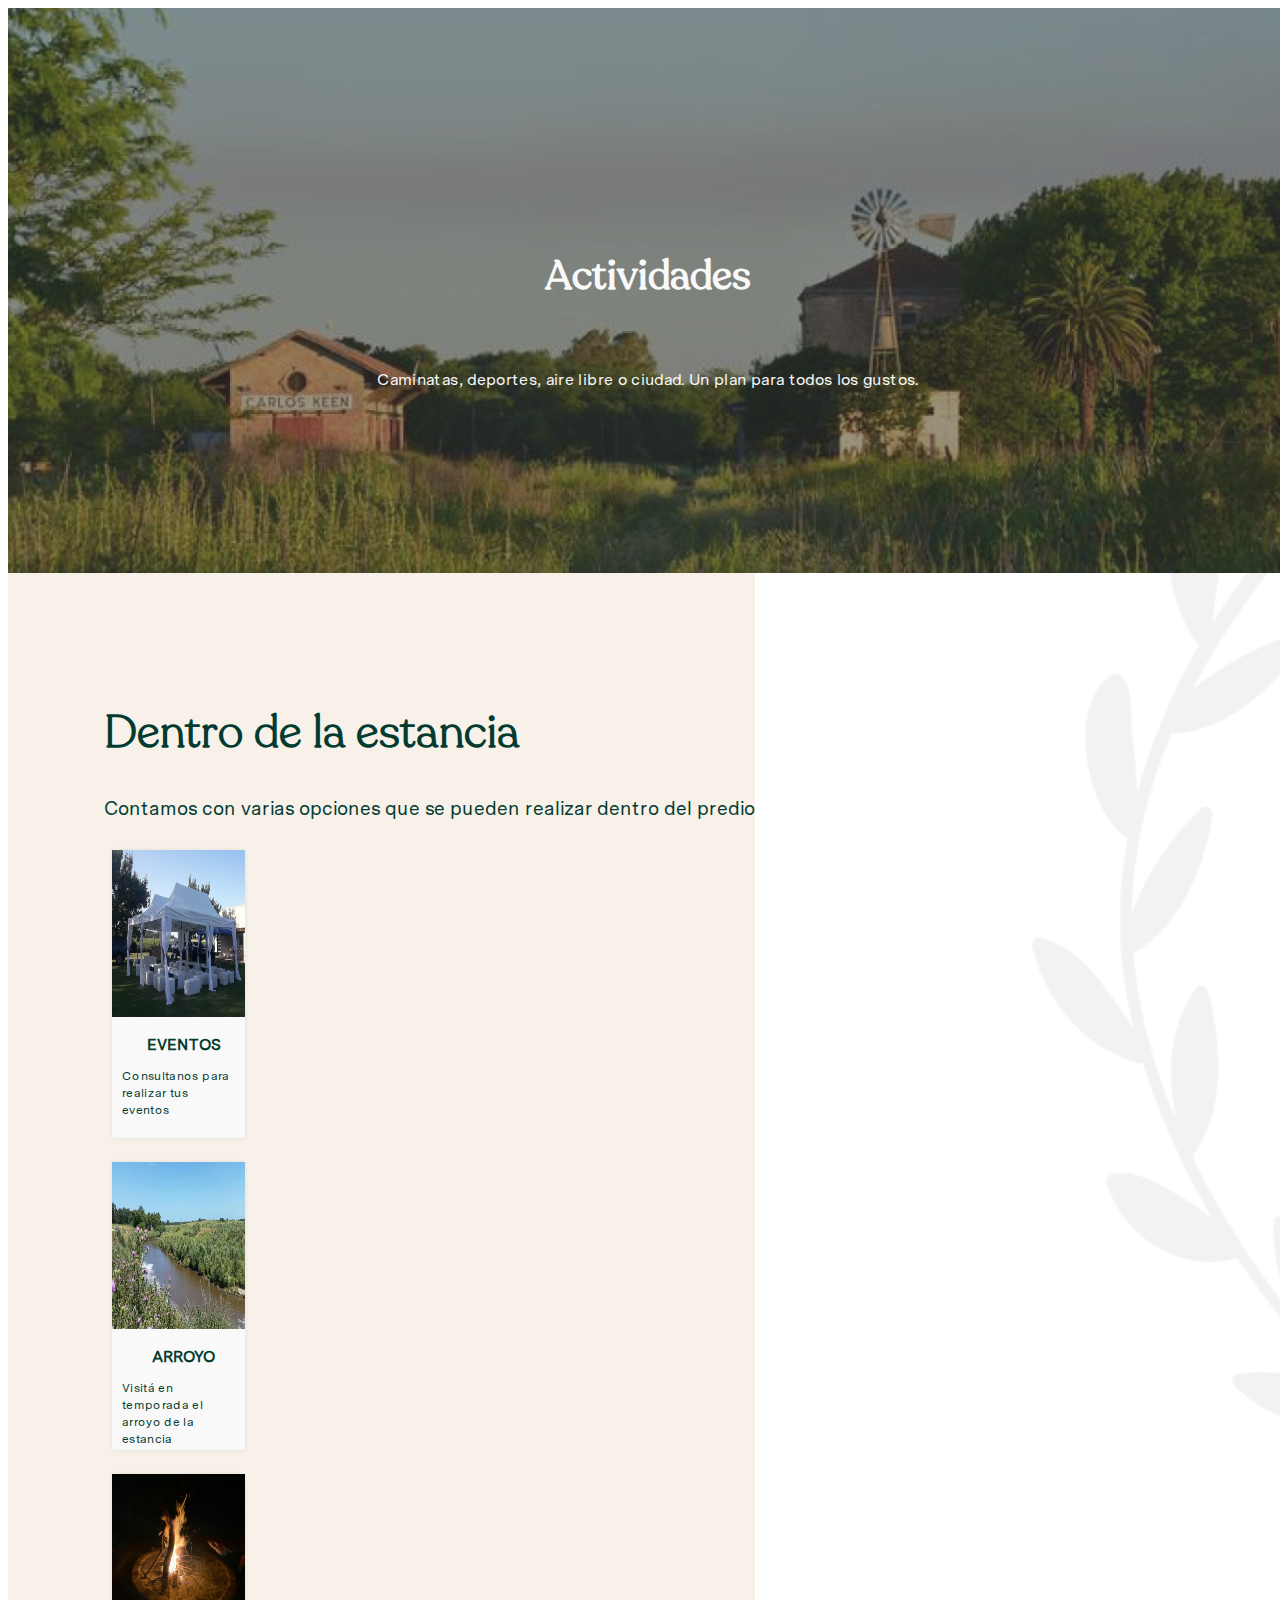
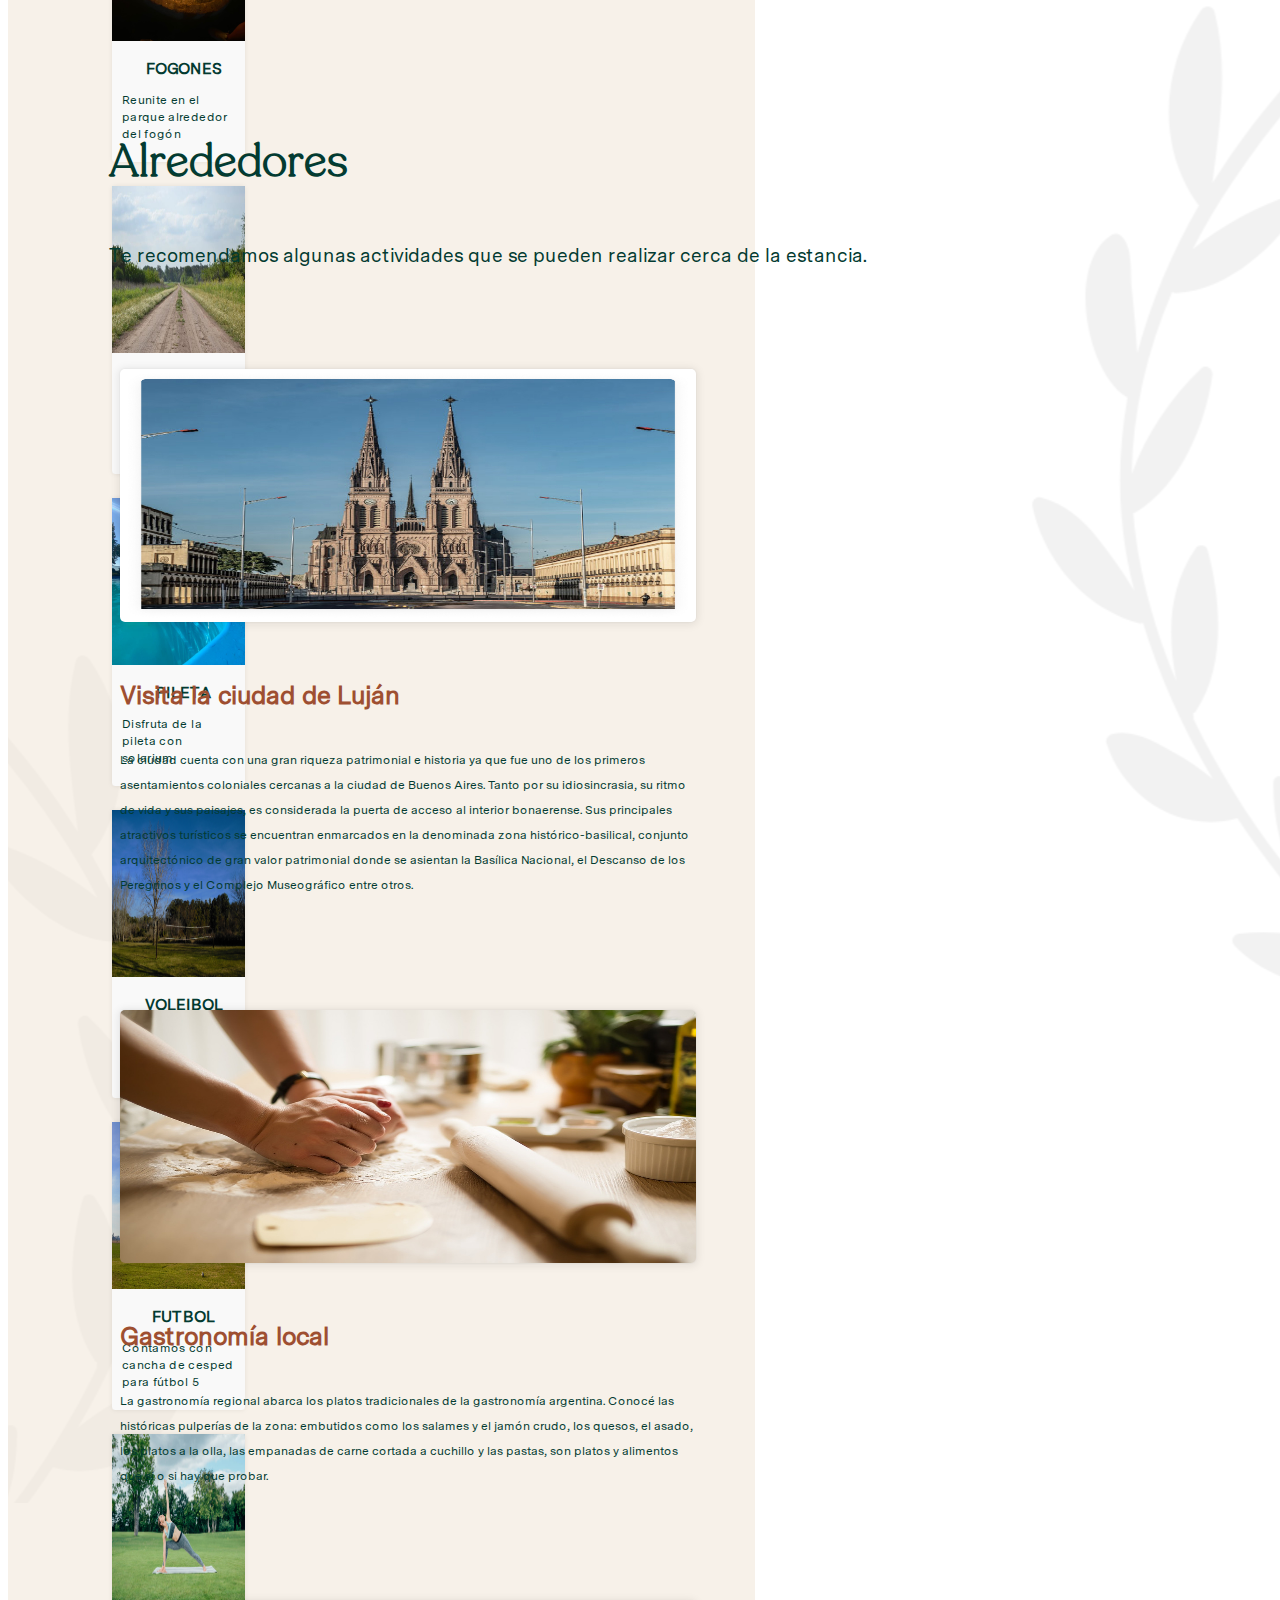
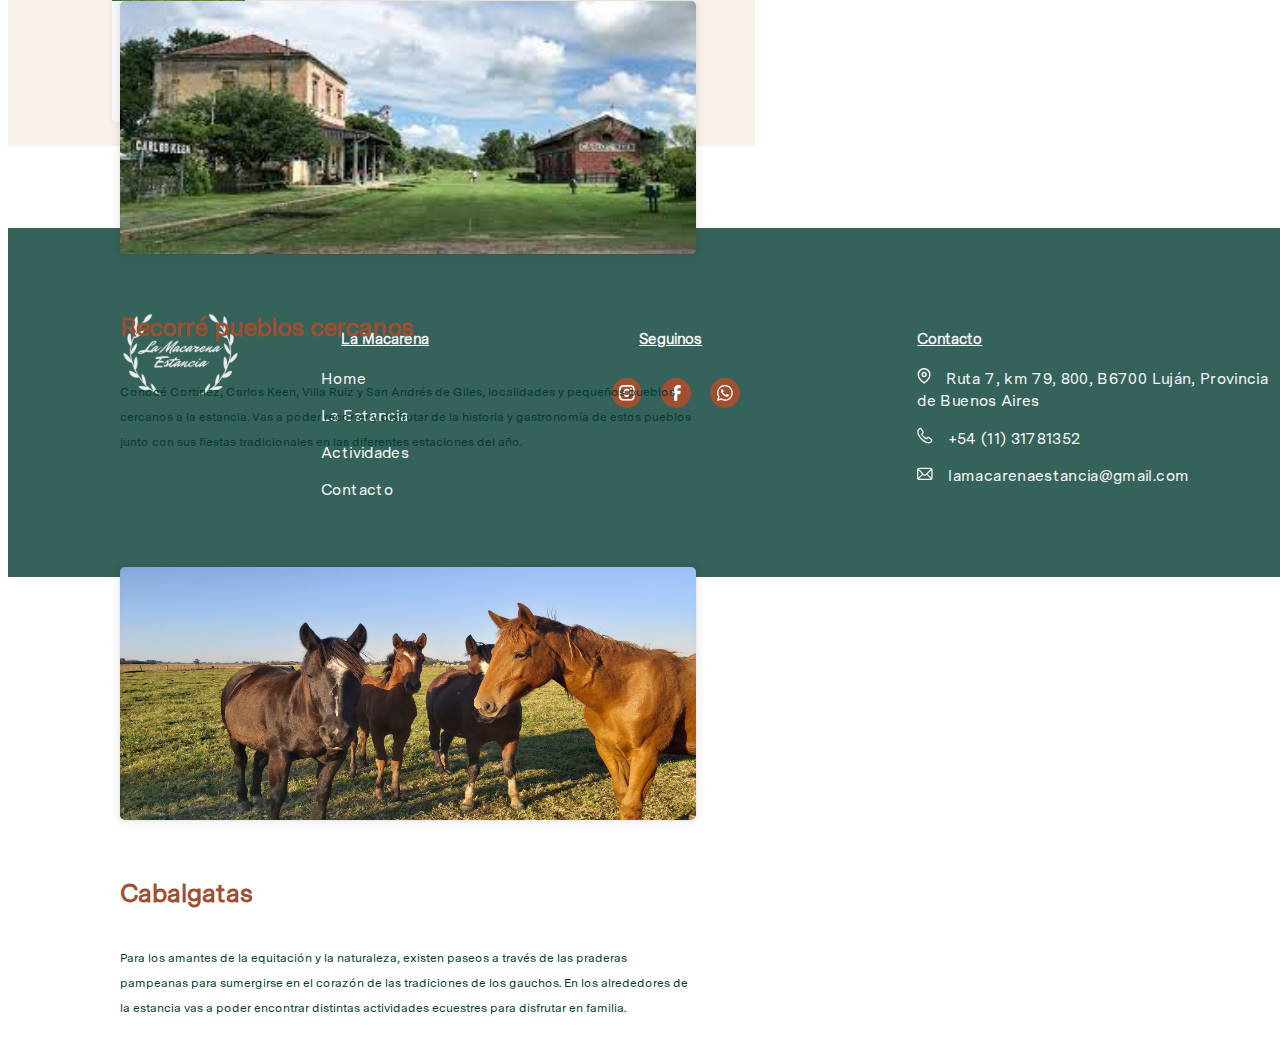
==== commit 08753717: "imgActualizadas" ====
--- a/Actividades.html
+++ b/Actividades.html
@@ -74,56 +74,56 @@
         <p class="texto-1">Contamos con varias opciones que se pueden realizar dentro del predio</p>
         <div class="row card-act">
             <div class="card tarj col-sm-6 col-md-3 col-lg-4">
-                <img src="assets/img/Card Actividades Web.jpg" alt="Eventos">
+                <img src="assets/img/img/ACTIVIDADESimg/EVENTOS-min.jpg" alt="Eventos">
                 <div class="card-txt">
                     <h1 class="tarj-title texto-1">EVENTOS</h1>
                     <P class="texto-2 card-text">Consultanos para realizar tus eventos</P>
                 </div>
             </div>
             <div class="card tarj col-sm-6 col-md-3 col-lg-4">
-                <img src="assets/img/Card Actividades Web1.jpg" alt="ARROYO">
+                <img src="assets/img/img/ACTIVIDADESimg/ARROYO-min.jpg" alt="ARROYO">
                 <div class="card-txt">
                     <h1 class="tarj-title texto-1">ARROYO</h1>
                     <P class="texto-2 card-text">Visitá en temporada el arroyo de la estancia</P>
                 </div>
             </div>
             <div class="card tarj col-sm-6 col-md-3 col-lg-4">
-                <img src="assets/img/Card Actividades Web2.jpg" alt="FOGONES">
+                <img src="assets/img/img/ACTIVIDADESimg/FOGONES-min.jpg" alt="FOGONES">
                 <div class="card-txt">
                     <h1 class="tarj-title texto-1">FOGONES</h1>
                     <P class="texto-2 card-text">Reunite en el parque alrededor del fogón</P>
                 </div>
             </div>
             <div class="card tarj col-sm-6 col-md-3 col-lg-4">
-                <img src="assets/img/Card Actividades Web3.jpg" alt="CAMINATAS">
+                <img src="assets/img/img/ACTIVIDADESimg/CAMINATAS-min.jpg" alt="CAMINATAS">
                 <div class="card-txt">
                     <h1 class="tarj-title texto-1">CAMINATAS</h1>
                     <P class="texto-2 card-text">Relajate y conecta con la naturaleza</P>
                 </div>
             </div>
             <div class="card tarj col-sm-6 col-md-3 col-lg-4">
-                <img src="assets/img/Card Actividades Web.jpg" alt="PILETA">
+                <img src="assets/img/img/ACTIVIDADESimg/PILETA-min.jpg" alt="PILETA">
                 <div class="card-txt">
                     <h1 class="tarj-title texto-1">PILETA</h1>
                     <P class="texto-2 card-text">Disfruta de la pileta con solarium</P>
                 </div>
             </div>
             <div class="card tarj col-sm-6 col-md-3 col-lg-4">
-                <img src="assets/img/Card Actividades Web5.jpg" alt="VOLEIBOL">
+                <img src="assets/img/img/ACTIVIDADESimg/VOLEIBOL-min.jpg" alt="VOLEIBOL">
                 <div class="card-txt">
                     <h1 class="tarj-title texto-1">VOLEIBOL</h1>
                     <P class="texto-2 card-text">Juga un partido amistoso con tus amigos</P>
                 </div>
             </div>
             <div class="card tarj col-sm-6 col-md-3 col-lg-4">
-                <img src="assets/img/Card Actividades Web6.jpg" alt="FUTBOL">
+                <img src="assets/img/img/ACTIVIDADESimg/FUTBOL-min.jpg" alt="FUTBOL">
                 <div class="card-txt">
                     <h1 class="tarj-title texto-1">FUTBOL</h1>
                     <P class="texto-2 card-text">Contamos con cancha de cesped para fútbol 5</P>
                 </div>
             </div>
             <div class="card tarj col-sm-6 col-md-4 col-lg-3">
-                <img src="assets/img/Card Actividades Web7.jpg" alt="YOGA">
+                <img src="assets/img/img/ACTIVIDADESimg/YOGA-min.jpg" alt="YOGA">
                 <div class="card-txt">
                     <h1 class="tarj-title texto-1">YOGA</h1>
                     <P class="texto-2 card-text">Conecta cuerpo, respiracion y mente.</P>
@@ -178,7 +178,7 @@
             </div>
             <div class="actividad par row">
                 <div class="col-sm-1 col-md-2">
-                    <img src="assets/img/Rectangle 27.jpg" alt="ciudad lujan">
+                    <img src="assets/img/img/ACTIVIDADESimg/PUEBLOS CERCANOS-min.jpg" alt="ciudad lujan">
                 </div>
                 <div class="col-sm-1 col-md-2">
                     <h3 class="titulo-rojo"><strong>Recorré pueblos cercanos</strong></h3>
@@ -200,7 +200,7 @@
         </div>
         <div class="actividad impar row">
             <div class="col-sm-1 col-md-2">
-                <img src="assets/img/cabalg.jpg" alt="ciudad lujan">
+                <img src="assets/img/img/ACTIVIDADESimg/CABALGATAS-min.jpg" alt="ciudad lujan">
             </div>
             <div class="col-sm-1 col-md-2">
                 <h3 class="titulo-rojo"><strong>Cabalgatas</strong></h3>
